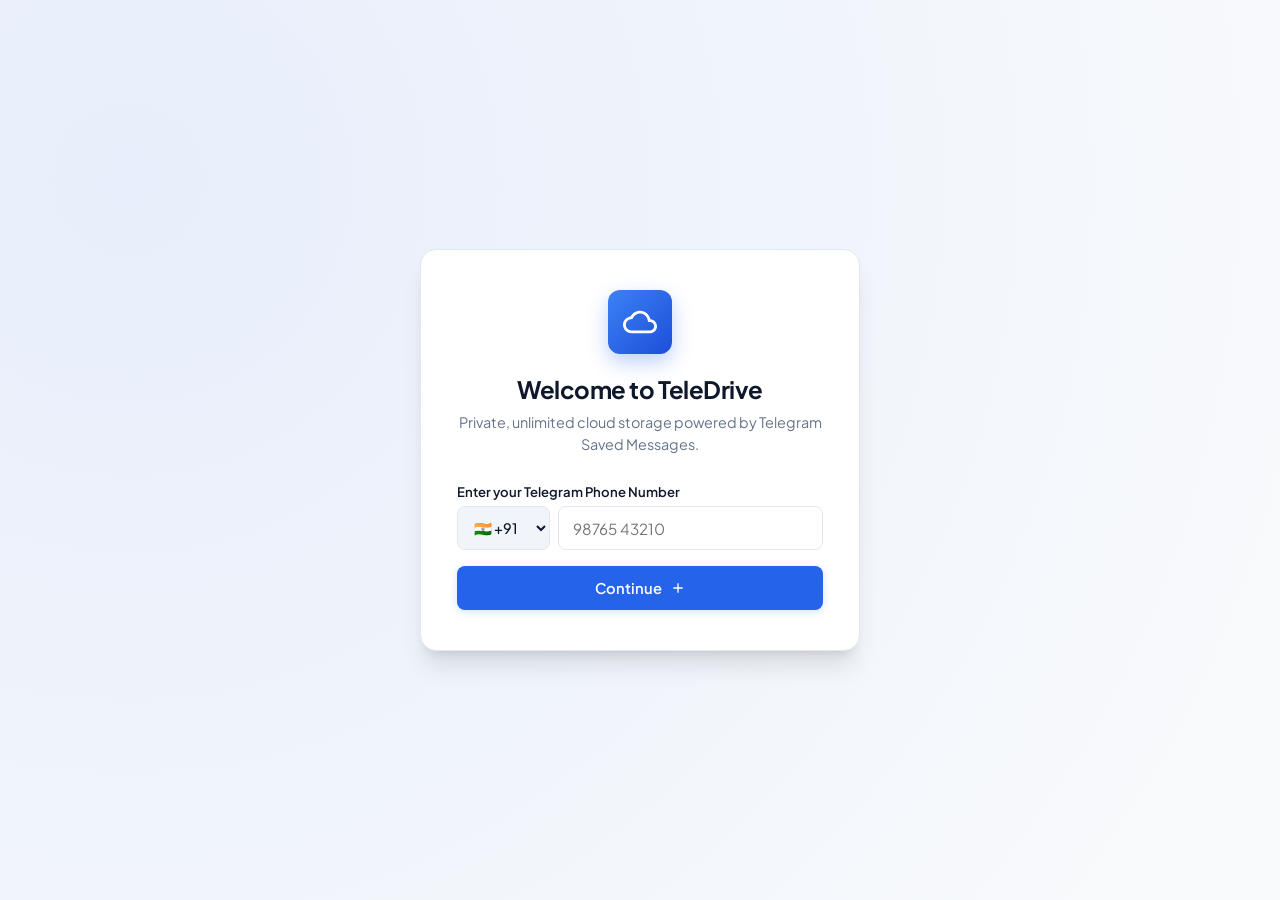
==== src/main/resources/templates/index.html @ 62085754 "feat: implement initial project structure and Telegram-based cloud drive functionality" ====
<!DOCTYPE html>
<html lang="en">
<head>
    <meta charset="UTF-8">
    <meta name="viewport" content="width=device-width, initial-scale=1.0">
    <title>TeleDrive — Telegram Cloud Storage</title>
    <meta name="description" content="A private cloud drive backed by your Telegram Saved Messages.">
    <link rel="preconnect" href="https://fonts.googleapis.com">
    <link rel="preconnect" href="https://fonts.gstatic.com" crossorigin>
    <link href="https://fonts.googleapis.com/css2?family=Plus+Jakarta+Sans:wght@400;500;600;700;800&family=Inter:wght@400;500;600;700&display=swap" rel="stylesheet">
    <style>
        :root {
            --bg-canvas: #f8fafc;
            --bg-surface: #ffffff;
            --bg-subtle: #f1f5f9;
            --bg-hover: #e2e8f0;
            --border-color: #e2e8f0;
            --border-focus: #3b82f6;
            --text-main: #0f172a;
            --text-muted: #64748b;
            --text-subtle: #94a3b8;
            --primary: #2563eb;
            --primary-hover: #1d4ed8;
            --primary-light: #eff6ff;
            --primary-glow: rgba(37, 99, 235, 0.18);
            --danger: #ef4444;
            --danger-bg: #fef2f2;
            --danger-hover: #dc2626;
            --success: #10b981;
            --success-bg: #ecfdf5;
            --warning: #f59e0b;
            --shadow-sm: 0 1px 2px 0 rgba(0, 0, 0, 0.05);
            --shadow-md: 0 4px 6px -1px rgba(0, 0, 0, 0.1), 0 2px 4px -2px rgba(0, 0, 0, 0.1);
            --shadow-lg: 0 10px 15px -3px rgba(0, 0, 0, 0.1), 0 4px 6px -4px rgba(0, 0, 0, 0.1);
            --shadow-xl: 0 20px 25px -5px rgba(0, 0, 0, 0.1), 0 8px 10px -6px rgba(0, 0, 0, 0.1);
            --radius-sm: 8px;
            --radius-md: 12px;
            --radius-lg: 16px;
            --radius-full: 9999px;
            --font-sans: 'Plus Jakarta Sans', 'Inter', -apple-system, BlinkMacSystemFont, "Segoe UI", Roboto, sans-serif;
        }

        * {
            box-sizing: border-box;
            margin: 0;
            padding: 0;
        }

        body {
            font-family: var(--font-sans);
            background-color: var(--bg-canvas);
            color: var(--text-main);
            min-height: 100vh;
            display: flex;
            flex-direction: column;
            overflow-x: hidden;
            -webkit-font-smoothing: antialiased;
        }

        svg {
            display: inline-block;
            width: 20px;
            height: 20px;
            flex-shrink: 0;
            fill: currentColor;
        }

        .svg-sprite {
            position: absolute;
            width: 0;
            height: 0;
            overflow: hidden;
        }

        button {
            font-family: inherit;
            cursor: pointer;
            border: none;
            background: none;
            outline: none;
        }

        input, select {
            font-family: inherit;
            outline: none;
        }

        /* ----------------------------------------------------
           APP SHELL & SCREENS
        ---------------------------------------------------- */
        #app-container {
            flex: 1;
            display: flex;
            flex-direction: column;
            width: 100%;
            height: 100vh;
            overflow: hidden;
        }

        /* ----------------------------------------------------
           AUTH SCREEN
        ---------------------------------------------------- */
        .auth-wrapper {
            flex: 1;
            display: flex;
            align-items: center;
            justify-content: center;
            padding: 24px;
            background: radial-gradient(circle at 10% 20%, rgba(37, 99, 235, 0.08) 0%, rgba(248, 250, 252, 1) 90%);
            position: relative;
        }

        .auth-card {
            width: 100%;
            max-width: 440px;
            background: var(--bg-surface);
            border: 1px solid var(--border-color);
            border-radius: var(--radius-lg);
            padding: 40px 36px;
            box-shadow: var(--shadow-xl);
            display: flex;
            flex-direction: column;
            align-items: center;
            text-align: center;
            position: relative;
            z-index: 1;
            animation: fadeIn .3s cubic-bezier(0.16, 1, 0.3, 1);
        }

        .auth-logo {
            width: 64px;
            height: 64px;
            border-radius: var(--radius-md);
            background: linear-gradient(135deg, #3b82f6 0%, #1d4ed8 100%);
            color: #ffffff;
            display: grid;
            place-items: center;
            margin-bottom: 20px;
            box-shadow: 0 8px 20px rgba(37, 99, 235, 0.3);
        }

        .auth-logo svg {
            width: 34px;
            height: 34px;
        }

        .auth-title {
            font-size: 1.5rem;
            font-weight: 700;
            color: var(--text-main);
            margin-bottom: 8px;
            letter-spacing: -0.02em;
        }

        .auth-subtitle {
            font-size: 0.9rem;
            color: var(--text-muted);
            margin-bottom: 28px;
            line-height: 1.5;
        }

        .auth-form {
            width: 100%;
            display: flex;
            flex-direction: column;
            gap: 16px;
            text-align: left;
        }

        .form-group {
            display: flex;
            flex-direction: column;
            gap: 6px;
        }

        .form-label {
            font-size: 0.82rem;
            font-weight: 600;
            color: var(--text-main);
        }

        .phone-group {
            display: flex;
            gap: 8px;
        }

        .country-select {
            padding: 10px 12px;
            border: 1px solid var(--border-color);
            border-radius: var(--radius-sm);
            background: var(--bg-subtle);
            color: var(--text-main);
            font-size: 0.9rem;
            font-weight: 500;
            cursor: pointer;
            transition: border-color .15s;
        }

        .phone-input-wrap {
            flex: 1;
            position: relative;
            display: flex;
            align-items: center;
        }

        .phone-input {
            width: 100%;
            height: 44px;
            padding: 0 14px;
            border: 1px solid var(--border-color);
            border-radius: var(--radius-sm);
            background: var(--bg-surface);
            font-size: 0.95rem;
            color: var(--text-main);
            transition: all .15s;
        }

        .phone-input:focus, .country-select:focus {
            border-color: var(--border-focus);
            box-shadow: 0 0 0 3px var(--primary-glow);
        }

        /* OTP Boxes */
        .otp-container {
            display: flex;
            justify-content: space-between;
            gap: 8px;
            margin: 8px 0;
        }

        .otp-box {
            width: 52px;
            height: 56px;
            border: 1.5px solid var(--border-color);
            border-radius: var(--radius-sm);
            text-align: center;
            font-size: 1.4rem;
            font-weight: 700;
            color: var(--text-main);
            background: var(--bg-surface);
            transition: all .15s;
        }

        .otp-box:focus {
            border-color: var(--border-focus);
            box-shadow: 0 0 0 3px var(--primary-glow);
            background: #ffffff;
        }

        .btn-primary {
            height: 44px;
            border-radius: var(--radius-sm);
            background: var(--primary);
            color: #ffffff;
            font-size: 0.92rem;
            font-weight: 600;
            display: flex;
            align-items: center;
            justify-content: center;
            gap: 8px;
            transition: all .15s;
            box-shadow: 0 2px 8px var(--primary-glow);
        }

        .btn-primary:hover {
            background: var(--primary-hover);
            transform: translateY(-1px);
        }

        .btn-primary:disabled {
            opacity: 0.6;
            cursor: not-allowed;
            transform: none;
        }

        .btn-secondary {
            height: 42px;
            border-radius: var(--radius-sm);
            background: var(--bg-surface);
            border: 1px solid var(--border-color);
            color: var(--text-main);
            font-size: 0.9rem;
            font-weight: 600;
            display: flex;
            align-items: center;
            justify-content: center;
            gap: 8px;
            transition: all .15s;
        }

        .btn-secondary:hover {
            background: var(--bg-subtle);
            border-color: #cbd5e1;
        }

        .auth-back-link {
            font-size: 0.85rem;
            color: var(--primary);
            font-weight: 600;
            display: inline-flex;
            align-items: center;
            gap: 6px;
            cursor: pointer;
            margin-bottom: 12px;
        }

        .auth-back-link:hover {
            text-decoration: underline;
        }

        .delivery-hint {
            padding: 10px 12px;
            border-radius: var(--radius-sm);
            background: var(--primary-light);
            color: var(--primary-hover);
            font-size: 0.82rem;
            line-height: 1.45;
            display: flex;
            align-items: flex-start;
            gap: 8px;
        }

        .resend-row {
            display: flex;
            align-items: center;
            justify-content: space-between;
            font-size: 0.82rem;
            color: var(--text-muted);
            margin-top: 4px;
        }

        .resend-btn {
            color: var(--primary);
            font-weight: 600;
            cursor: pointer;
        }

        .resend-btn:disabled {
            color: var(--text-subtle);
            cursor: not-allowed;
        }

        /* ----------------------------------------------------
           GOOGLE DRIVE INTERFACE
        ---------------------------------------------------- */
        .drive-container {
            display: flex;
            flex-direction: column;
            height: 100vh;
            background: var(--bg-canvas);
            position: relative;
        }

        /* Topbar */
        .topbar {
            height: 64px;
            background: var(--bg-surface);
            border-bottom: 1px solid var(--border-color);
            display: flex;
            align-items: center;
            justify-content: space-between;
            padding: 0 20px;
            z-index: 20;
            gap: 16px;
        }

        .topbar-left {
            display: flex;
            align-items: center;
            gap: 12px;
            min-width: 240px;
        }

        .drive-logo {
            display: flex;
            align-items: center;
            gap: 10px;
            text-decoration: none;
            color: var(--text-main);
            font-weight: 700;
            font-size: 1.25rem;
            letter-spacing: -0.02em;
        }

        .drive-logo-icon {
            width: 36px;
            height: 36px;
            border-radius: 10px;
            background: linear-gradient(135deg, #2563eb 0%, #1d4ed8 100%);
            color: #ffffff;
            display: grid;
            place-items: center;
            box-shadow: 0 4px 10px rgba(37, 99, 235, 0.25);
        }

        .topbar-center {
            flex: 1;
            max-width: 680px;
            position: relative;
        }

        .search-bar {
            height: 44px;
            background: var(--bg-subtle);
            border-radius: var(--radius-full);
            display: flex;
            align-items: center;
            padding: 0 16px;
            gap: 12px;
            color: var(--text-muted);
            border: 1px solid transparent;
            transition: all .2s;
        }

        .search-bar:focus-within {
            background: var(--bg-surface);
            border-color: var(--primary);
            box-shadow: 0 0 0 3px var(--primary-glow);
            color: var(--text-main);
        }

        .search-input {
            flex: 1;
            background: transparent;
            border: none;
            font-size: 0.95rem;
            color: var(--text-main);
        }

        .search-input::placeholder {
            color: var(--text-subtle);
        }

        .clear-search-btn {
            color: var(--text-subtle);
            display: none;
            padding: 4px;
            border-radius: 50%;
        }

        .clear-search-btn:hover {
            color: var(--text-main);
            background: var(--bg-hover);
        }

        .search-results-dropdown {
            position: absolute;
            top: 50px;
            left: 0;
            right: 0;
            background: var(--bg-surface);
            border: 1px solid var(--border-color);
            border-radius: var(--radius-md);
            box-shadow: var(--shadow-xl);
            max-height: 360px;
            overflow-y: auto;
            z-index: 50;
            display: none;
            flex-direction: column;
            padding: 6px;
        }

        .search-item {
            display: flex;
            align-items: center;
            gap: 12px;
            padding: 10px 14px;
            border-radius: var(--radius-sm);
            cursor: pointer;
            transition: background .15s;
        }

        .search-item:hover {
            background: var(--bg-subtle);
        }

        .topbar-right {
            display: flex;
            align-items: center;
            gap: 10px;
        }

        .icon-btn {
            width: 40px;
            height: 40px;
            border-radius: 50%;
            display: grid;
            place-items: center;
            color: var(--text-muted);
            transition: all .15s;
        }

        .icon-btn:hover {
            background: var(--bg-subtle);
            color: var(--text-main);
        }

        .user-menu-wrap {
            position: relative;
        }

        .user-avatar-btn {
            width: 38px;
            height: 38px;
            border-radius: 50%;
            background: linear-gradient(135deg, #0284c7 0%, #0369a1 100%);
            color: #ffffff;
            font-weight: 700;
            font-size: 0.85rem;
            display: grid;
            place-items: center;
            cursor: pointer;
            box-shadow: 0 2px 6px rgba(0, 0, 0, 0.15);
            border: 2px solid #ffffff;
        }

        .user-dropdown {
            position: absolute;
            top: 48px;
            right: 0;
            width: 260px;
            background: var(--bg-surface);
            border: 1px solid var(--border-color);
            border-radius: var(--radius-md);
            box-shadow: var(--shadow-xl);
            padding: 16px;
            z-index: 60;
            display: none;
            flex-direction: column;
            gap: 12px;
            animation: fadeIn .15s ease;
        }

        .user-info {
            display: flex;
            align-items: center;
            gap: 12px;
            padding-bottom: 12px;
            border-bottom: 1px solid var(--border-color);
        }

        .user-info-text {
            display: flex;
            flex-direction: column;
            overflow: hidden;
        }

        .user-name {
            font-weight: 700;
            font-size: 0.95rem;
            color: var(--text-main);
            white-space: nowrap;
            overflow: hidden;
            text-overflow: ellipsis;
        }

        .user-phone {
            font-size: 0.8rem;
            color: var(--text-muted);
        }

        .logout-btn {
            display: flex;
            align-items: center;
            justify-content: center;
            gap: 8px;
            height: 38px;
            border-radius: var(--radius-sm);
            background: var(--danger-bg);
            color: var(--danger);
            font-weight: 600;
            font-size: 0.85rem;
            transition: all .15s;
        }

        .logout-btn:hover {
            background: #fee2e2;
            color: var(--danger-hover);
        }

        /* Layout Body */
        .drive-body {
            flex: 1;
            display: flex;
            overflow: hidden;
        }

        /* Sidebar */
        .sidebar {
            width: 256px;
            background: var(--bg-surface);
            border-right: 1px solid var(--border-color);
            display: flex;
            flex-direction: column;
            padding: 18px 14px;
            gap: 20px;
            flex-shrink: 0;
        }

        .new-btn-wrap {
            position: relative;
        }

        .new-btn {
            height: 52px;
            padding: 0 22px;
            border-radius: var(--radius-full);
            background: var(--bg-surface);
            border: 1px solid var(--border-color);
            box-shadow: var(--shadow-md);
            color: var(--text-main);
            font-size: 0.95rem;
            font-weight: 700;
            display: inline-flex;
            align-items: center;
            gap: 12px;
            transition: all .2s;
            cursor: pointer;
            width: 150px;
        }

        .new-btn:hover {
            box-shadow: var(--shadow-lg);
            background: var(--bg-subtle);
            border-color: #cbd5e1;
        }

        .new-btn svg {
            color: var(--primary);
            width: 22px;
            height: 22px;
        }

        .new-menu-dropdown {
            position: absolute;
            top: 58px;
            left: 0;
            width: 220px;
            background: var(--bg-surface);
            border: 1px solid var(--border-color);
            border-radius: var(--radius-md);
            box-shadow: var(--shadow-xl);
            padding: 8px 6px;
            z-index: 50;
            display: none;
            flex-direction: column;
            gap: 4px;
            animation: fadeIn .15s ease;
        }

        .new-menu-item {
            display: flex;
            align-items: center;
            gap: 12px;
            padding: 10px 14px;
            border-radius: var(--radius-sm);
            color: var(--text-main);
            font-size: 0.88rem;
            font-weight: 600;
            cursor: pointer;
            transition: background .15s;
        }

        .new-menu-item:hover {
            background: var(--bg-subtle);
        }

        .new-menu-item svg {
            color: var(--text-muted);
        }

        .sidebar-nav {
            display: flex;
            flex-direction: column;
            gap: 4px;
        }

        .nav-item {
            display: flex;
            align-items: center;
            gap: 14px;
            padding: 10px 16px;
            border-radius: var(--radius-full);
            color: var(--text-muted);
            font-size: 0.9rem;
            font-weight: 600;
            cursor: pointer;
            transition: all .15s;
        }

        .nav-item:hover {
            background: var(--bg-subtle);
            color: var(--text-main);
        }

        .nav-item.active {
            background: var(--primary-light);
            color: var(--primary);
        }

        .nav-item svg {
            width: 20px;
            height: 20px;
        }

        .sidebar-storage {
            margin-top: auto;
            background: var(--bg-subtle);
            border-radius: var(--radius-md);
            padding: 14px;
            display: flex;
            flex-direction: column;
            gap: 8px;
            border: 1px solid var(--border-color);
        }

        .storage-header {
            display: flex;
            align-items: center;
            justify-content: space-between;
            font-size: 0.82rem;
            font-weight: 700;
            color: var(--text-main);
        }

        .storage-bar-track {
            height: 6px;
            background: #cbd5e1;
            border-radius: var(--radius-full);
            overflow: hidden;
        }

        .storage-bar-fill {
            height: 100%;
            background: var(--primary);
            border-radius: var(--radius-full);
            width: 15%;
            transition: width .3s ease;
        }

        .storage-caption {
            font-size: 0.78rem;
            color: var(--text-muted);
        }

        /* Main Drive View */
        .main-view {
            flex: 1;
            display: flex;
            flex-direction: column;
            background: var(--bg-canvas);
            overflow-y: auto;
            position: relative;
        }

        .main-header {
            padding: 20px 28px 12px;
            display: flex;
            align-items: center;
            justify-content: space-between;
            gap: 16px;
            flex-wrap: wrap;
        }

        .breadcrumbs {
            display: flex;
            align-items: center;
            gap: 8px;
            font-size: 1.25rem;
            font-weight: 700;
            color: var(--text-main);
        }

        .breadcrumb-node {
            cursor: pointer;
            display: inline-flex;
            align-items: center;
            border-radius: var(--radius-sm);
            padding: 2px 6px;
            transition: background .15s;
        }

        .breadcrumb-node:hover {
            background: var(--bg-hover);
        }

        .breadcrumb-separator {
            color: var(--text-subtle);
            font-size: 1rem;
        }

        .view-controls {
            display: flex;
            align-items: center;
            gap: 6px;
            background: var(--bg-surface);
            border: 1px solid var(--border-color);
            border-radius: var(--radius-md);
            padding: 4px;
        }

        .view-btn {
            width: 34px;
            height: 34px;
            border-radius: var(--radius-sm);
            display: grid;
            place-items: center;
            color: var(--text-muted);
            transition: all .15s;
        }

        .view-btn:hover {
            color: var(--text-main);
        }

        .view-btn.active {
            background: var(--bg-subtle);
            color: var(--primary);
        }

        /* Dropzone & Content */
        .content-area {
            flex: 1;
            padding: 10px 28px 40px;
            display: flex;
            flex-direction: column;
            gap: 28px;
            position: relative;
        }

        .section-title {
            font-size: 0.85rem;
            font-weight: 700;
            text-transform: uppercase;
            letter-spacing: 0.05em;
            color: var(--text-muted);
            margin-bottom: 12px;
        }

        /* Grid View */
        .folders-grid {
            display: grid;
            grid-template-columns: repeat(auto-fill, minmax(220px, 1fr));
            gap: 14px;
        }

        .folder-card {
            background: var(--bg-surface);
            border: 1px solid var(--border-color);
            border-radius: var(--radius-md);
            padding: 14px 16px;
            display: flex;
            align-items: center;
            justify-content: space-between;
            gap: 12px;
            cursor: pointer;
            transition: all .2s cubic-bezier(0.16, 1, 0.3, 1);
            user-select: none;
        }

        .folder-card:hover {
            border-color: #cbd5e1;
            box-shadow: var(--shadow-sm);
            transform: translateY(-1px);
        }

        .folder-card.selected {
            background: var(--primary-light);
            border-color: var(--primary);
        }

        .folder-info {
            display: flex;
            align-items: center;
            gap: 12px;
            overflow: hidden;
        }

        .folder-icon {
            color: #3b82f6;
            width: 24px;
            height: 24px;
        }

        .folder-name {
            font-size: 0.92rem;
            font-weight: 600;
            color: var(--text-main);
            white-space: nowrap;
            overflow: hidden;
            text-overflow: ellipsis;
        }

        .files-grid {
            display: grid;
            grid-template-columns: repeat(auto-fill, minmax(200px, 1fr));
            gap: 16px;
        }

        .file-card {
            background: var(--bg-surface);
            border: 1px solid var(--border-color);
            border-radius: var(--radius-md);
            overflow: hidden;
            display: flex;
            flex-direction: column;
            cursor: pointer;
            transition: all .2s cubic-bezier(0.16, 1, 0.3, 1);
            user-select: none;
            position: relative;
        }

        .file-card:hover {
            border-color: #cbd5e1;
            box-shadow: var(--shadow-md);
            transform: translateY(-2px);
        }

        .file-card.selected {
            background: var(--primary-light);
            border-color: var(--primary);
        }

        .file-preview {
            height: 120px;
            background: var(--bg-subtle);
            display: grid;
            place-items: center;
            color: var(--text-muted);
            border-bottom: 1px solid var(--border-color);
        }

        .file-preview svg {
            width: 44px;
            height: 44px;
        }

        .file-details {
            padding: 12px 14px;
            display: flex;
            flex-direction: column;
            gap: 4px;
        }

        .file-header-row {
            display: flex;
            align-items: center;
            justify-content: space-between;
            gap: 8px;
        }

        .file-name {
            font-size: 0.88rem;
            font-weight: 600;
            color: var(--text-main);
            white-space: nowrap;
            overflow: hidden;
            text-overflow: ellipsis;
        }

        .file-meta {
            font-size: 0.76rem;
            color: var(--text-muted);
            display: flex;
            align-items: center;
            gap: 6px;
        }

        .item-menu-btn {
            width: 28px;
            height: 28px;
            border-radius: 50%;
            display: grid;
            place-items: center;
            color: var(--text-subtle);
            transition: all .15s;
        }

        .item-menu-btn:hover {
            background: var(--bg-hover);
            color: var(--text-main);
        }

        /* List View */
        .items-table {
            width: 100%;
            border-collapse: collapse;
            background: var(--bg-surface);
            border: 1px solid var(--border-color);
            border-radius: var(--radius-md);
            overflow: hidden;
            font-size: 0.88rem;
        }

        .items-table th {
            text-align: left;
            padding: 12px 16px;
            background: var(--bg-subtle);
            color: var(--text-muted);
            font-weight: 600;
            border-bottom: 1px solid var(--border-color);
        }

        .items-table td {
            padding: 12px 16px;
            border-bottom: 1px solid var(--border-color);
            color: var(--text-main);
        }

        .items-table tr {
            cursor: pointer;
            transition: background .1s;
        }

        .items-table tr:hover {
            background: var(--bg-subtle);
        }

        .items-table tr.selected {
            background: var(--primary-light);
        }

        .table-name-cell {
            display: flex;
            align-items: center;
            gap: 12px;
            font-weight: 600;
        }

        /* Empty State */
        .empty-state {
            flex: 1;
            display: flex;
            flex-direction: column;
            align-items: center;
            justify-content: center;
            padding: 60px 20px;
            text-align: center;
            gap: 16px;
        }

        .empty-icon {
            width: 80px;
            height: 80px;
            border-radius: 50%;
            background: var(--primary-light);
            color: var(--primary);
            display: grid;
            place-items: center;
        }

        .empty-icon svg {
            width: 40px;
            height: 40px;
        }

        .empty-title {
            font-size: 1.25rem;
            font-weight: 700;
            color: var(--text-main);
        }

        .empty-subtitle {
            font-size: 0.9rem;
            color: var(--text-muted);
            max-width: 360px;
            line-height: 1.5;
        }

        .empty-actions {
            display: flex;
            gap: 12px;
            margin-top: 8px;
        }

        /* Context Menu & Modals */
        .context-menu {
            position: fixed;
            background: var(--bg-surface);
            border: 1px solid var(--border-color);
            border-radius: var(--radius-md);
            box-shadow: var(--shadow-xl);
            padding: 6px;
            z-index: 100;
            display: none;
            flex-direction: column;
            min-width: 180px;
            gap: 2px;
            animation: fadeIn .1s ease;
        }

        .context-menu-item {
            display: flex;
            align-items: center;
            gap: 10px;
            padding: 8px 12px;
            border-radius: var(--radius-sm);
            font-size: 0.85rem;
            font-weight: 600;
            color: var(--text-main);
            cursor: pointer;
            transition: background .15s;
        }

        .context-menu-item:hover {
            background: var(--bg-subtle);
        }

        .context-menu-item.danger {
            color: var(--danger);
        }

        .context-menu-item.danger:hover {
            background: var(--danger-bg);
        }

        /* Modal */
        .modal-backdrop {
            position: fixed;
            inset: 0;
            background: rgba(15, 23, 42, 0.5);
            backdrop-filter: blur(4px);
            display: none;
            place-items: center;
            z-index: 150;
            padding: 20px;
            animation: fadeIn .2s ease;
        }

        .modal-card {
            width: 100%;
            max-width: 440px;
            background: var(--bg-surface);
            border-radius: var(--radius-lg);
            box-shadow: var(--shadow-xl);
            padding: 28px;
            display: flex;
            flex-direction: column;
            gap: 18px;
            animation: scaleIn .2s cubic-bezier(0.16, 1, 0.3, 1);
        }

        .modal-header {
            display: flex;
            align-items: center;
            justify-content: space-between;
        }

        .modal-title {
            font-size: 1.2rem;
            font-weight: 700;
            color: var(--text-main);
        }

        .modal-close-btn {
            width: 32px;
            height: 32px;
            border-radius: 50%;
            display: grid;
            place-items: center;
            color: var(--text-muted);
            transition: all .15s;
        }

        .modal-close-btn:hover {
            background: var(--bg-subtle);
            color: var(--text-main);
        }

        .modal-input {
            width: 100%;
            height: 44px;
            padding: 0 14px;
            border: 1px solid var(--border-color);
            border-radius: var(--radius-sm);
            font-size: 0.95rem;
            color: var(--text-main);
            transition: all .15s;
        }

        .modal-input:focus {
            border-color: var(--border-focus);
            box-shadow: 0 0 0 3px var(--primary-glow);
        }

        .modal-actions {
            display: flex;
            justify-content: flex-end;
            gap: 10px;
            margin-top: 6px;
        }

        /* Folder Tree Picker */
        .folder-tree {
            border: 1px solid var(--border-color);
            border-radius: var(--radius-sm);
            background: var(--bg-subtle);
            max-height: 240px;
            overflow-y: auto;
            padding: 4px 0;
        }

        .tree-row {
            display: flex;
            align-items: center;
            gap: 6px;
            padding: 7px 10px;
            cursor: pointer;
            border-radius: 6px;
            margin: 1px 4px;
            font-size: 0.9rem;
            color: var(--text-main);
            transition: background .1s;
            user-select: none;
        }

        .tree-row:hover { background: var(--bg-hover); }

        .tree-row.selected {
            background: var(--primary-glow);
            color: var(--primary);
            font-weight: 600;
        }

        .tree-chevron {
            width: 18px;
            height: 18px;
            flex-shrink: 0;
            display: grid;
            place-items: center;
            border-radius: 4px;
            transition: transform .15s;
            color: var(--text-muted);
        }

        .tree-chevron.open { transform: rotate(90deg); }

        .tree-chevron svg { width: 12px; height: 12px; }

        .tree-chevron.leaf { visibility: hidden; pointer-events: none; }

        .tree-children { display: none; }
        .tree-children.open { display: block; }

        /* Loading Progress Modal */
        .loader-modal-card {
            width: 100%;
            max-width: 440px;
            background: var(--bg-surface);
            border: 1px solid var(--border-color);
            border-radius: var(--radius-lg);
            box-shadow: 0 25px 50px -12px rgba(0, 0, 0, 0.35), 0 0 30px var(--primary-glow);
            padding: 32px 28px;
            display: flex;
            flex-direction: column;
            align-items: center;
            text-align: center;
            gap: 14px;
            animation: scaleIn .25s cubic-bezier(0.16, 1, 0.3, 1);
        }

        .loader-icon-container {
            position: relative;
            width: 68px;
            height: 68px;
            display: grid;
            place-items: center;
            margin-bottom: 2px;
        }

        .loader-icon-pulse {
            position: absolute;
            inset: 0;
            border-radius: 50%;
            background: var(--primary-glow);
            animation: pulseRing 2s cubic-bezier(0.215, 0.61, 0.355, 1) infinite;
        }

        .loader-icon {
            width: 38px;
            height: 38px;
            color: var(--primary);
            z-index: 2;
            animation: floatSlow 3s ease-in-out infinite;
        }

        @keyframes pulseRing {
            0% { transform: scale(0.85); opacity: 0.8; }
            50% { transform: scale(1.25); opacity: 0.2; }
            100% { transform: scale(0.85); opacity: 0.8; }
        }

        @keyframes floatSlow {
            0%, 100% { transform: translateY(0); }
            50% { transform: translateY(-4px); }
        }

        .loader-modal-title {
            font-size: 1.25rem;
            font-weight: 700;
            color: var(--text-main);
            margin: 0;
        }

        .loader-modal-subtitle {
            font-size: 0.88rem;
            color: var(--text-muted);
            margin: 0 0 6px 0;
        }

        .loader-metrics {
            width: 100%;
            display: flex;
            align-items: center;
            justify-content: space-between;
            font-size: 0.86rem;
            font-weight: 600;
            color: var(--text-main);
            padding: 0 2px;
        }

        .loader-count-label {
            display: flex;
            align-items: center;
            gap: 6px;
            color: var(--text-main);
        }

        .loader-percent-badge {
            background: var(--primary-glow);
            color: var(--primary);
            padding: 2px 10px;
            border-radius: var(--radius-full);
            font-weight: 700;
            font-size: 0.85rem;
            border: 1px solid rgba(37, 99, 235, 0.2);
        }

        .loader-progress-track {
            width: 100%;
            height: 10px;
            background: var(--bg-subtle);
            border: 1px solid var(--border-color);
            border-radius: var(--radius-full);
            overflow: hidden;
            position: relative;
        }

        .loader-progress-bar {
            height: 100%;
            background: linear-gradient(90deg, #2563eb, #38bdf8);
            border-radius: var(--radius-full);
            box-shadow: 0 0 10px var(--primary-glow);
            transition: width 0.3s cubic-bezier(0.4, 0, 0.2, 1);
        }

        .loader-modal-footer {
            margin-top: 2px;
        }

        .loader-detail-text {
            font-size: 0.78rem;
            color: var(--text-muted);
        }

        /* Upload Progress Drawer */
        .upload-drawer {
            position: fixed;
            bottom: 24px;
            right: 24px;
            width: 340px;
            background: var(--bg-surface);
            border: 1px solid var(--border-color);
            border-radius: var(--radius-md);
            box-shadow: var(--shadow-xl);
            padding: 16px 18px;
            display: none;
            flex-direction: column;
            gap: 10px;
            z-index: 120;
            animation: slideUp .25s cubic-bezier(0.16, 1, 0.3, 1);
        }

        .upload-drawer-header {
            display: flex;
            align-items: center;
            justify-content: space-between;
            font-size: 0.88rem;
            font-weight: 700;
            color: var(--text-main);
        }

        .upload-progress-bar {
            height: 6px;
            background: var(--bg-subtle);
            border-radius: var(--radius-full);
            overflow: hidden;
        }

        .upload-progress-fill {
            height: 100%;
            background: var(--primary);
            width: 0%;
            transition: width .2s ease;
        }

        .upload-drawer-status {
            font-size: 0.8rem;
            color: var(--text-muted);
            display: flex;
            justify-content: space-between;
        }

        /* Drag Overlay */
        .drag-overlay {
            position: absolute;
            inset: 0;
            background: rgba(37, 99, 235, 0.08);
            border: 2px dashed var(--primary);
            border-radius: var(--radius-md);
            margin: 16px 28px;
            display: none;
            place-items: center;
            z-index: 80;
            backdrop-filter: blur(2px);
            pointer-events: none;
        }

        .drag-overlay-box {
            background: var(--bg-surface);
            padding: 24px 36px;
            border-radius: var(--radius-lg);
            box-shadow: var(--shadow-lg);
            display: flex;
            flex-direction: column;
            align-items: center;
            gap: 12px;
            color: var(--primary);
            font-weight: 700;
        }

        .drag-overlay-box svg {
            width: 48px;
            height: 48px;
        }

        /* Toast notifications */
        .toast-container {
            position: fixed;
            bottom: 24px;
            left: 24px;
            display: flex;
            flex-direction: column;
            gap: 8px;
            z-index: 200;
        }

        .toast {
            background: #1e293b;
            color: #ffffff;
            padding: 12px 18px;
            border-radius: var(--radius-sm);
            box-shadow: var(--shadow-lg);
            font-size: 0.88rem;
            font-weight: 500;
            display: flex;
            align-items: center;
            gap: 10px;
            animation: slideIn .2s ease;
        }

        .toast.error {
            background: #b91c1c;
        }

        .toast.success {
            background: #047857;
        }

        @keyframes fadeIn {
            from { opacity: 0; }
            to { opacity: 1; }
        }

        @keyframes scaleIn {
            from { opacity: 0; transform: scale(0.95); }
            to { opacity: 1; transform: scale(1); }
        }

        @keyframes slideUp {
            from { opacity: 0; transform: translateY(20px); }
            to { opacity: 1; transform: translateY(0); }
        }

        @keyframes slideIn {
            from { opacity: 0; transform: translateX(-20px); }
            to { opacity: 1; transform: translateX(0); }
        }

        .spinner {
            width: 18px;
            height: 18px;
            border: 2px solid rgba(255, 255, 255, 0.3);
            border-top-color: #ffffff;
            border-radius: 50%;
            animation: spin 0.6s linear infinite;
        }

        .spinner.dark {
            border-color: #cbd5e1;
            border-top-color: var(--primary);
        }

        @keyframes spin {
            to { transform: rotate(360deg); }
        }
    </style>
</head>
<body>

    <!-- SVG Icon Definitions -->
    <svg class="svg-sprite" aria-hidden="true">
        <symbol id="icon-drive" viewBox="0 0 24 24"><path d="M19.35 10.04C18.67 6.59 15.64 4 12 4 9.11 4 6.6 5.64 5.35 8.04 2.34 8.36 0 10.91 0 14c0 3.31 2.69 6 6 6h13c2.76 0 5-2.24 5-5 0-2.64-2.05-4.78-4.65-4.96zM19 18H6c-2.21 0-4-1.79-4-4 0-2.05 1.53-3.76 3.56-3.97l1.07-.11.5-.95C8.08 7.14 9.94 6 12 6c2.62 0 4.88 1.86 5.39 4.43l.3 1.5 1.53.11c1.56.1 2.78 1.41 2.78 2.96 0 1.65-1.35 3-3 3z"/></symbol>
        <symbol id="icon-folder" viewBox="0 0 24 24"><path d="M10 4H4c-1.1 0-1.99.9-1.99 2L2 18c0 1.1.9 2 2 2h16c1.1 0 2-.9 2-2V8c0-1.1-.9-2-2-2h-8l-2-2z"/></symbol>
        <symbol id="icon-file" viewBox="0 0 24 24"><path d="M14 2H6c-1.1 0-1.99.9-1.99 2L4 20c0 1.1.89 2 1.99 2H18c1.1 0 2-.9 2-2V8l-6-6zm2 16H8v-2h8v2zm0-4H8v-2h8v2zm-3-5V3.5L18.5 9H13z"/></symbol>
        <symbol id="icon-image" viewBox="0 0 24 24"><path d="M21 19V5c0-1.1-.9-2-2-2H5c-1.1 0-2 .9-2 2v14c0 1.1.9 2 2 2h14c1.1 0 2-.9 2-2zM8.5 13.5l2.5 3.01L14.5 12l4.5 6H5l3.5-4.5z"/></symbol>
        <symbol id="icon-pdf" viewBox="0 0 24 24"><path d="M20 2H8c-1.1 0-2 .9-2 2v12c0 1.1.9 2 2 2h12c1.1 0 2-.9 2-2V4c0-1.1-.9-2-2-2zm-8.5 7.5c0 .83-.67 1.5-1.5 1.5H9v2H7.5V7H10c.83 0 1.5.67 1.5 1.5v1zm5 2c0 .83-.67 1.5-1.5 1.5h-2.5V7H15c.83 0 1.5.67 1.5 1.5v3zm4-3H19v1h1.5V11H19v2h-1.5V7h3v1.5zM9 9.5h1v-1H9v1zM4 6H2v14c0 1.1.9 2 2 2h14v-2H4V6zm10 5.5h1v-3h-1v3z"/></symbol>
        <symbol id="icon-video" viewBox="0 0 24 24"><path d="M17 10.5V7c0-.55-.45-1-1-1H4c-.55 0-1 .45-1 1v10c0 .55.45 1 1 1h12c.55 0 1-.45 1-1v-3.5l4 4v-11l-4 4z"/></symbol>
        <symbol id="icon-audio" viewBox="0 0 24 24"><path d="M12 3v9.28c-.47-.17-.97-.28-1.5-.28C8.01 12 6 14.01 6 16.5S8.01 21 10.5 21c2.31 0 4.2-1.75 4.45-4H15V6h4V3h-7z"/></symbol>
        <symbol id="icon-archive" viewBox="0 0 24 24"><path d="M20 6h-4V4c0-1.11-.89-2-2-2h-4c-1.11 0-2 .89-2 2v2H4c-1.11 0-1.99.89-1.99 2L2 19c0 1.11.89 2 2 2h16c1.11 0 2-.89 2-2V8c0-1.11-.89-2-2-2zm-6 0h-4V4h4v2z"/></symbol>
        <symbol id="icon-plus" viewBox="0 0 24 24"><path d="M19 13h-6v6h-2v-6H5v-2h6V5h2v6h6v2z"/></symbol>
        <symbol id="icon-search" viewBox="0 0 24 24"><path d="M15.5 14h-.79l-.28-.27C15.41 12.59 16 11.11 16 9.5 16 5.91 13.09 3 9.5 3S3 5.91 3 9.5 5.91 16 9.5 16c1.61 0 3.09-.59 4.23-1.57l.27.28v.79l5 4.99L20.49 19l-4.99-5zm-6 0C7.01 14 5 11.99 5 9.5S7.01 5 9.5 5 14 7.01 14 9.5 11.99 14 9.5 14z"/></symbol>
        <symbol id="icon-upload" viewBox="0 0 24 24"><path d="M9 16h6v-6h4l-7-7-7 7h4zm-4 2h14v2H5z"/></symbol>
        <symbol id="icon-folder-upload" viewBox="0 0 24 24"><path d="M20 6h-8l-2-2H4c-1.1 0-1.99.9-1.99 2L2 18c0 1.1.9 2 2 2h16c1.1 0 2-.9 2-2V8c0-1.1-.9-2-2-2zm-6 8v3h-4v-3H7l5-5 5 5h-3z"/></symbol>
        <symbol id="icon-download" viewBox="0 0 24 24"><path d="M19 9h-4V3H9v6H5l7 7 7-7zM5 18v2h14v-2H5z"/></symbol>
        <symbol id="icon-trash" viewBox="0 0 24 24"><path d="M6 19c0 1.1.9 2 2 2h8c1.1 0 2-.9 2-2V7H6v12zM19 4h-3.5l-1-1h-5l-1 1H5v2h14V4z"/></symbol>
        <symbol id="icon-edit" viewBox="0 0 24 24"><path d="M3 17.25V21h3.75L17.81 9.94l-3.75-3.75L3 17.25zM20.71 7.04c.39-.39.39-1.02 0-1.41l-2.34-2.34c-.39-.39-1.02-.39-1.41 0l-1.83 1.83 3.75 3.75 1.83-1.83z"/></symbol>
        <symbol id="icon-move" viewBox="0 0 24 24"><path d="M10 9h4V6h3l-5-5-5 5h3v3zm-1 1H6V7l-5 5 5 5v-3h3v-4zm14 2l-5-5v3h-3v4h3v3l5-5zm-9 3h-4v3H7l5 5 5-5h-3v-3z"/></symbol>
        <symbol id="icon-copy" viewBox="0 0 24 24"><path d="M16 1H4c-1.1 0-2 .9-2 2v14h2V3h12V1zm3 4H8c-1.1 0-2 .9-2 2v14c0 1.1.9 2 2 2h11c1.1 0 2-.9 2-2V7c0-1.1-.9-2-2-2zm0 16H8V7h11v14z"/></symbol>
        <symbol id="icon-grid" viewBox="0 0 24 24"><path d="M4 11h5V5H4v6zm0 7h5v-6H4v6zm6 0h5v-6h-5v6zm6 0h5v-6h-5v6zm-6-7h5V5h-5v6zm6-6v6h5V5h-5z"/></symbol>
        <symbol id="icon-list" viewBox="0 0 24 24"><path d="M3 13h2v-2H3v2zm0 4h2v-2H3v2zm0-8h2V7H3v2zm4 4h14v-2H7v2zm0 4h14v-2H7v2zM7 7v2h14V7H7z"/></symbol>
        <symbol id="icon-refresh" viewBox="0 0 24 24"><path d="M17.65 6.35C16.2 4.9 14.21 4 12 4c-4.42 0-7.99 3.58-7.99 8s3.57 8 7.99 8c3.73 0 6.84-2.55 7.73-6h-2.08c-.82 2.33-3.04 4-5.65 4-3.31 0-6-2.69-6-6s2.69-6 6-6c1.66 0 3.14.69 4.22 1.78L13 11h7V4l-2.35 2.35z"/></symbol>
        <symbol id="icon-more" viewBox="0 0 24 24"><path d="M12 8c1.1 0 2-.9 2-2s-.9-2-2-2-2 .9-2 2 .9 2 2 2zm0 2c-1.1 0-2 .9-2 2s.9 2 2 2 2-.9 2-2-.9-2-2-2zm0 6c-1.1 0-2 .9-2 2s.9 2 2 2 2-.9 2-2-.9-2-2-2z"/></symbol>
        <symbol id="icon-close" viewBox="0 0 24 24"><path d="M19 6.41L17.59 5 12 10.59 6.41 5 5 6.41 10.59 12 5 17.59 6.41 19 12 13.41 17.59 19 19 17.59 13.41 12z"/></symbol>
        <symbol id="icon-logout" viewBox="0 0 24 24"><path d="M17 7l-1.41 1.41L18.17 11H8v2h10.17l-2.58 2.58L17 17l5-5zM4 5h8V3H4c-1.1 0-2 .9-2 2v14c0 1.1.9 2 2 2h8v-2H4V5z"/></symbol>
    </svg>

    <div id="app-container">

        <!-- ==============================================
             AUTH VIEW
        =============================================== -->
        <section id="auth-view" class="auth-wrapper">
            <div class="auth-card">
                <div class="auth-logo">
                    <svg><use href="#icon-drive"></use></svg>
                </div>
                <h1 class="auth-title">Welcome to TeleDrive</h1>
                <p class="auth-subtitle">Private, unlimited cloud storage powered by Telegram Saved Messages.</p>

                <!-- Phone Step -->
                <form id="phone-form" class="auth-form">
                    <div class="form-group">
                        <label class="form-label" for="phone-number">Enter your Telegram Phone Number</label>
                        <div class="phone-group">
                            <select id="country-select" class="country-select">
                                <option value="+91">🇮🇳 +91</option>
                                <option value="+1">🇺🇸 +1</option>
                                <option value="+44">🇬🇧 +44</option>
                                <option value="+49">🇩🇪 +49</option>
                                <option value="+33">🇫🇷 +33</option>
                                <option value="+7">🇷🇺 +7</option>
                                <option value="+86">🇨🇳 +86</option>
                                <option value="+81">🇯🇵 +81</option>
                                <option value="+55">🇧🇷 +55</option>
                                <option value="">Other</option>
                            </select>
                            <div class="phone-input-wrap">
                                <input id="phone-number" class="phone-input" type="tel" placeholder="98765 43210" required autocomplete="tel">
                            </div>
                        </div>
                    </div>
                    <button id="send-phone-btn" class="btn-primary" type="submit">
                        <span>Continue</span>
                        <svg style="width: 16px; height: 16px;"><use href="#icon-plus"></use></svg>
                    </button>
                </form>

                <!-- OTP Step -->
                <form id="otp-form" class="auth-form" style="display: none;">
                    <button id="back-to-phone-btn" class="auth-back-link" type="button">
                        ← Change Phone Number
                    </button>
                    <div class="form-group">
                        <label class="form-label">Enter 5-digit Verification Code</label>
                        <div class="otp-container">
                            <input class="otp-box" type="text" maxlength="1" inputmode="numeric" autocomplete="off">
                            <input class="otp-box" type="text" maxlength="1" inputmode="numeric" autocomplete="off">
                            <input class="otp-box" type="text" maxlength="1" inputmode="numeric" autocomplete="off">
                            <input class="otp-box" type="text" maxlength="1" inputmode="numeric" autocomplete="off">
                            <input class="otp-box" type="text" maxlength="1" inputmode="numeric" autocomplete="off">
                        </div>
                    </div>
                    <div id="delivery-hint-box" class="delivery-hint">
                        <svg style="width: 16px; height: 16px; margin-top: 1px;"><use href="#icon-drive"></use></svg>
                        <span id="delivery-hint-text">We sent a code to the Telegram app on your other device.</span>
                    </div>
                    <div class="resend-row">
                        <span id="countdown-text">Resend code in <strong id="timer-val">60</strong>s</span>
                        <button id="resend-otp-btn" class="resend-btn" type="button" disabled>Resend Code</button>
                    </div>
                    <button id="submit-otp-btn" class="btn-primary" type="submit">
                        <span>Verify & Open Drive</span>
                    </button>
                </form>

                <!-- 2FA Password Step -->
                <form id="password-form" class="auth-form" style="display: none;">
                    <div class="form-group">
                        <label class="form-label" for="twofa-password">Two-Step Verification Password</label>
                        <input id="twofa-password" class="phone-input" type="password" placeholder="Enter your 2FA password" required>
                    </div>
                    <button id="submit-password-btn" class="btn-primary" type="submit">
                        <span>Unlock Drive</span>
                    </button>
                </form>
            </div>
        </section>

        <!-- ==============================================
             GOOGLE DRIVE MAIN VIEW
        =============================================== -->
        <section id="drive-view" class="drive-container" style="display: none;">
            <!-- Topbar -->
            <header class="topbar">
                <div class="topbar-left">
                    <a class="drive-logo" href="/" onclick="event.preventDefault(); navigateToFolder('root');">
                        <div class="drive-logo-icon">
                            <svg><use href="#icon-drive"></use></svg>
                        </div>
                        <span>TeleDrive</span>
                    </a>
                </div>

                <div class="topbar-center">
                    <div class="search-bar">
                        <svg><use href="#icon-search"></use></svg>
                        <input id="global-search-input" class="search-input" type="search" placeholder="Search in Drive" autocomplete="off">
                        <button id="clear-search-btn" class="clear-search-btn" type="button">
                            <svg><use href="#icon-close"></use></svg>
                        </button>
                    </div>
                    <div id="search-dropdown" class="search-results-dropdown"></div>
                </div>

                <div class="topbar-right">
                    <button id="refresh-drive-btn" class="icon-btn" title="Refresh Drive" type="button">
                        <svg><use href="#icon-refresh"></use></svg>
                    </button>

                    <div class="user-menu-wrap">
                        <button id="user-avatar-btn" class="user-avatar-btn" type="button">
                            <span id="user-initials">CC</span>
                        </button>
                        <div id="user-dropdown" class="user-dropdown">
                            <div class="user-info">
                                <div class="user-avatar-btn" style="width: 44px; height: 44px; font-size: 1rem;">
                                    <span id="user-initials-large">CC</span>
                                </div>
                                <div class="user-info-text">
                                    <span id="user-full-name" class="user-name">Telegram User</span>
                                    <span id="user-phone-number" class="user-phone">+919448572938</span>
                                </div>
                            </div>
                            <button id="logout-btn" class="logout-btn" type="button">
                                <svg><use href="#icon-logout"></use></svg>
                                <span>Sign Out</span>
                            </button>
                        </div>
                    </div>
                </div>
            </header>

            <!-- Layout Body -->
            <div class="drive-body">
                <!-- Sidebar -->
                <aside class="sidebar">
                    <div class="new-btn-wrap">
                        <button id="new-action-btn" class="new-btn" type="button">
                            <svg><use href="#icon-plus"></use></svg>
                            <span>New</span>
                        </button>
                        <div id="new-menu-dropdown" class="new-menu-dropdown">
                            <div class="new-menu-item" onclick="openNewFolderModal()">
                                <svg><use href="#icon-folder"></use></svg>
                                <span>New folder</span>
                            </div>
                            <hr style="border: none; border-top: 1px solid var(--border-color); margin: 4px 0;">
                            <div class="new-menu-item" onclick="triggerFileUpload()">
                                <svg><use href="#icon-upload"></use></svg>
                                <span>File upload</span>
                            </div>
                            <div class="new-menu-item" onclick="triggerFolderUpload()">
                                <svg><use href="#icon-folder-upload"></use></svg>
                                <span>Folder upload</span>
                            </div>
                        </div>
                    </div>

                    <nav class="sidebar-nav">
                        <div class="nav-item active" onclick="navigateToFolder('root')">
                            <svg><use href="#icon-drive"></use></svg>
                            <span>My Drive</span>
                        </div>
                    </nav>

                    <div class="sidebar-storage">
                        <div class="storage-header">
                            <span>Storage</span>
                            <button id="refresh-storage-btn" class="icon-btn" style="width: 24px; height: 24px;" title="Refresh Storage">
                                <svg style="width: 14px; height: 14px;"><use href="#icon-refresh"></use></svg>
                            </button>
                        </div>
                        <div class="storage-bar-track">
                            <div id="storage-progress" class="storage-bar-fill"></div>
                        </div>
                        <span id="storage-text" class="storage-caption">Calculating storage…</span>
                    </div>
                </aside>

                <!-- Main Content Area -->
                <main class="main-view" id="main-dropzone">
                    <div class="drag-overlay" id="drag-overlay">
                        <div class="drag-overlay-box">
                            <svg><use href="#icon-upload"></use></svg>
                            <span>Drop files here to upload to TeleDrive</span>
                        </div>
                    </div>

                    <div class="main-header">
                        <div id="breadcrumbs-bar" class="breadcrumbs">
                            <span class="breadcrumb-node" onclick="navigateToFolder('root')">My Drive</span>
                        </div>

                        <div class="view-controls">
                            <button id="grid-view-btn" class="view-btn active" title="Grid View" type="button">
                                <svg><use href="#icon-grid"></use></svg>
                            </button>
                            <button id="list-view-btn" class="view-btn" title="List View" type="button">
                                <svg><use href="#icon-list"></use></svg>
                            </button>
                        </div>
                    </div>

                    <div id="content-area" class="content-area">
                        <!-- Folders Section -->
                        <div id="folders-section" style="display: none;">
                            <h2 class="section-title">Folders</h2>
                            <div id="folders-grid" class="folders-grid"></div>
                        </div>

                        <!-- Files Section -->
                        <div id="files-section" style="display: none;">
                            <h2 class="section-title">Files</h2>
                            <div id="files-grid" class="files-grid"></div>
                            <table id="files-table" class="items-table" style="display: none;">
                                <thead>
                                    <tr>
                                        <th>Name</th>
                                        <th>Size</th>
                                        <th>Modified</th>
                                        <th style="width: 40px;"></th>
                                    </tr>
                                </thead>
                                <tbody id="files-table-body"></tbody>
                            </table>
                        </div>

                        <!-- Empty State -->
                        <div id="empty-state" class="empty-state" style="display: none;">
                            <div class="empty-icon">
                                <svg><use href="#icon-folder"></use></svg>
                            </div>
                            <h2 class="empty-title">This folder is empty</h2>
                            <p class="empty-subtitle">Drop files here or use the "+ New" button to upload files and folders.</p>
                            <div class="empty-actions">
                                <button class="btn-secondary" type="button" onclick="openNewFolderModal()">
                                    <svg style="width: 16px; height: 16px;"><use href="#icon-folder"></use></svg>
                                    <span>New folder</span>
                                </button>
                                <button class="btn-primary" type="button" onclick="triggerFileUpload()">
                                    <svg style="width: 16px; height: 16px;"><use href="#icon-upload"></use></svg>
                                    <span>Upload files</span>
                                </button>
                            </div>
                        </div>
                    </div>
                </main>
            </div>
        </section>

    </div>

    <!-- Hidden File Inputs -->
    <input id="hidden-file-input" type="file" multiple style="display: none;">
    <input id="hidden-directory-input" type="file" webkitdirectory directory multiple style="display: none;">

    <!-- Context Menu -->
    <div id="context-menu" class="context-menu">
        <div class="context-menu-item" id="ctx-download" onclick="ctxAction('download')">
            <svg><use href="#icon-download"></use></svg>
            <span>Download</span>
        </div>
        <div class="context-menu-item" id="ctx-rename" onclick="ctxAction('rename')">
            <svg><use href="#icon-edit"></use></svg>
            <span>Rename</span>
        </div>
        <div class="context-menu-item" id="ctx-move" onclick="ctxAction('move')">
            <svg><use href="#icon-move"></use></svg>
            <span>Move to</span>
        </div>
        <div class="context-menu-item" id="ctx-copy" onclick="ctxAction('copy')">
            <svg><use href="#icon-copy"></use></svg>
            <span>Make a copy</span>
        </div>
        <hr style="border: none; border-top: 1px solid var(--border-color); margin: 3px 0;">
        <div class="context-menu-item danger" id="ctx-delete" onclick="ctxAction('delete')">
            <svg><use href="#icon-trash"></use></svg>
            <span>Delete</span>
        </div>
    </div>

    <!-- Action Modal -->
    <div id="action-modal-backdrop" class="modal-backdrop">
        <div class="modal-card">
            <div class="modal-header">
                <h3 id="modal-title" class="modal-title">New folder</h3>
                <button class="modal-close-btn" type="button" onclick="closeModal()">
                    <svg><use href="#icon-close"></use></svg>
                </button>
            </div>
            <form id="modal-form" onsubmit="handleModalSubmit(event)">
                <div class="form-group">
                    <label id="modal-input-label" class="form-label" for="modal-input-field">Folder name</label>
                    <input id="modal-input-field" class="modal-input" type="text" required autocomplete="off">
                </div>
                <div id="modal-select-group" class="form-group" style="display: none;">
                    <label class="form-label">Destination folder</label>
                    <div id="folder-tree-picker" class="folder-tree"></div>
                </div>
                <div class="modal-actions">
                    <button class="btn-secondary" type="button" onclick="closeModal()">Cancel</button>
                    <button id="modal-submit-btn" class="btn-primary" type="submit">Confirm</button>
                </div>
            </form>
        </div>
    <!-- Drive Loading / Sync Modal -->
    <div id="drive-loader-backdrop" class="modal-backdrop" style="z-index: 300; display: none;">
        <div class="loader-modal-card">
            <div class="loader-icon-container">
                <div class="loader-icon-pulse"></div>
                <svg class="loader-icon" viewBox="0 0 24 24" fill="none" stroke="currentColor" stroke-width="2">
                    <path d="M18 10h-1.26A8 8 0 1 0 9 20h9a5 5 0 0 0 0-10z"></path>
                </svg>
            </div>
            <h3 class="loader-modal-title">Loading your Drive</h3>
            <p id="loader-status-text" class="loader-modal-subtitle">Connecting to Telegram Saved Messages...</p>

            <div class="loader-metrics">
                <span id="loader-files-count" class="loader-count-label">Loaded 0 items</span>
                <span id="loader-percent-text" class="loader-percent-badge">0%</span>
            </div>

            <div class="loader-progress-track">
                <div id="loader-progress-fill" class="loader-progress-bar" style="width: 0%;"></div>
            </div>

            <div class="loader-modal-footer">
                <span id="loader-detail-text" class="loader-detail-text">Syncing folders & files...</span>
            </div>
        </div>
    </div>

    <!-- Upload Floating Drawer -->
    <div id="upload-drawer" class="upload-drawer">
        <div class="upload-drawer-header">
            <span id="upload-drawer-title">Uploading 1 file</span>
            <button class="icon-btn" style="width: 24px; height: 24px;" onclick="closeUploadDrawer()">
                <svg style="width: 14px; height: 14px;"><use href="#icon-close"></use></svg>
            </button>
        </div>
        <div class="upload-progress-bar">
            <div id="upload-drawer-progress" class="upload-progress-fill"></div>
        </div>
        <div class="upload-drawer-status">
            <span id="upload-drawer-filename">document.pdf</span>
            <span id="upload-drawer-percent">0%</span>
        </div>
    </div>

    <!-- Toast Notifications Region -->
    <div id="toast-container" class="toast-container"></div>

    <script>
        /* ----------------------------------------------------
           APPLICATION STATE
        ---------------------------------------------------- */
        const state = {
            currentFolderId: 'root',
            currentFolderBreadcrumbs: [],
            items: [],
            allFolders: [],
            viewMode: localStorage.getItem('teledrive_view') || 'grid',
            activeContextItem: null,
            modalAction: null,
            authInterval: null,
            resendCountdown: 60,
            resendTimer: null
        };

        /* ----------------------------------------------------
           DOM REFERENCES
        ---------------------------------------------------- */
        const el = {
            authView: document.getElementById('auth-view'),
            driveView: document.getElementById('drive-view'),
            phoneForm: document.getElementById('phone-form'),
            otpForm: document.getElementById('otp-form'),
            passwordForm: document.getElementById('password-form'),
            countrySelect: document.getElementById('country-select'),
            phoneNumber: document.getElementById('phone-number'),
            sendPhoneBtn: document.getElementById('send-phone-btn'),
            otpBoxes: Array.from(document.querySelectorAll('.otp-box')),
            deliveryHintText: document.getElementById('delivery-hint-text'),
            resendOtpBtn: document.getElementById('resend-otp-btn'),
            countdownText: document.getElementById('countdown-text'),
            timerVal: document.getElementById('timer-val'),
            backToPhoneBtn: document.getElementById('back-to-phone-btn'),
            twofaPassword: document.getElementById('twofa-password'),

            // Drive Elements
            globalSearchInput: document.getElementById('global-search-input'),
            clearSearchBtn: document.getElementById('clear-search-btn'),
            searchDropdown: document.getElementById('search-dropdown'),
            refreshDriveBtn: document.getElementById('refresh-drive-btn'),
            userAvatarBtn: document.getElementById('user-avatar-btn'),
            userDropdown: document.getElementById('user-dropdown'),
            userInitials: document.getElementById('user-initials'),
            userInitialsLarge: document.getElementById('user-initials-large'),
            userFullName: document.getElementById('user-full-name'),
            userPhoneNumber: document.getElementById('user-phone-number'),
            logoutBtn: document.getElementById('logout-btn'),

            newActionBtn: document.getElementById('new-action-btn'),
            newMenuDropdown: document.getElementById('new-menu-dropdown'),
            hiddenFileInput: document.getElementById('hidden-file-input'),
            hiddenDirectoryInput: document.getElementById('hidden-directory-input'),

            refreshStorageBtn: document.getElementById('refresh-storage-btn'),
            storageProgress: document.getElementById('storage-progress'),
            storageText: document.getElementById('storage-text'),

            mainDropzone: document.getElementById('main-dropzone'),
            dragOverlay: document.getElementById('drag-overlay'),
            breadcrumbsBar: document.getElementById('breadcrumbs-bar'),
            gridViewBtn: document.getElementById('grid-view-btn'),
            listViewBtn: document.getElementById('list-view-btn'),

            foldersSection: document.getElementById('folders-section'),
            foldersGrid: document.getElementById('folders-grid'),
            filesSection: document.getElementById('files-section'),
            filesGrid: document.getElementById('files-grid'),
            filesTable: document.getElementById('files-table'),
            filesTableBody: document.getElementById('files-table-body'),
            emptyState: document.getElementById('empty-state'),

            contextMenu: document.getElementById('context-menu'),
            actionModalBackdrop: document.getElementById('action-modal-backdrop'),
            modalTitle: document.getElementById('modal-title'),
            modalInputLabel: document.getElementById('modal-input-label'),
            modalInputField: document.getElementById('modal-input-field'),
            modalSelectGroup: document.getElementById('modal-select-group'),
            folderTreePicker: document.getElementById('folder-tree-picker'),
            modalSubmitBtn: document.getElementById('modal-submit-btn'),

            uploadDrawer: document.getElementById('upload-drawer'),
            uploadDrawerTitle: document.getElementById('upload-drawer-title'),
            uploadDrawerProgress: document.getElementById('upload-drawer-progress'),
            uploadDrawerFilename: document.getElementById('upload-drawer-filename'),
            uploadDrawerPercent: document.getElementById('upload-drawer-percent'),
            toastContainer: document.getElementById('toast-container'),

            // Drive Loader Modal Elements
            driveLoaderModal: document.getElementById('drive-loader-backdrop'),
            loaderFilesCount: document.getElementById('loader-files-count'),
            loaderPercentText: document.getElementById('loader-percent-text'),
            loaderProgressBar: document.getElementById('loader-progress-fill'),
            loaderStatusText: document.getElementById('loader-status-text'),
            loaderDetailText: document.getElementById('loader-detail-text')
        };

        /* ----------------------------------------------------
           INITIALIZATION & AUTH STATUS CHECK
        ---------------------------------------------------- */
        document.addEventListener('DOMContentLoaded', () => {
            initOtpInputs();
            initDragAndDrop();
            initSearch();
            initViewToggles();
            checkAuthStatus();
        });

        async function checkAuthStatus() {
            try {
                const res = await fetch('/login/status');
                const data = await res.json();
                if (data.status === 'READY') {
                    showDriveView(data);
                } else if (data.status === 'WAITING_FOR_CODE') {
                    showOtpStep(data);
                } else if (data.status === 'WAITING_FOR_PASSWORD') {
                    showPasswordStep();
                } else {
                    showAuthView();
                }
            } catch (err) {
                console.error('Failed to check auth status', err);
                showAuthView();
            }
        }

        function showAuthView() {
            el.authView.style.display = 'flex';
            el.driveView.style.display = 'none';
            el.phoneForm.style.display = 'flex';
            el.otpForm.style.display = 'none';
            el.passwordForm.style.display = 'none';
        }

        function showDriveView(authData) {
            el.authView.style.display = 'none';
            el.driveView.style.display = 'flex';

            if (authData) {
                const name = authData.accountName || 'Telegram User';
                const phone = authData.phoneNumber || '';
                const initials = getInitials(name);
                el.userInitials.textContent = initials;
                el.userInitialsLarge.textContent = initials;
                el.userFullName.textContent = name;
                el.userPhoneNumber.textContent = phone;
            }

            // Sync with animated progress modal on startup
            syncDriveWithProgress(state.currentFolderId);
        }

        function getInitials(name) {
            if (!name) return 'TD';
            const parts = name.trim().split(/\s+/);
            if (parts.length >= 2) {
                return (parts[0][0] + parts[1][0]).toUpperCase();
            }
            return name.substring(0, 2).toUpperCase();
        }

        /* ----------------------------------------------------
           PHONE & OTP AUTHENTICATION
        ---------------------------------------------------- */
        el.phoneForm.addEventListener('submit', async (e) => {
            e.preventDefault();
            const country = el.countrySelect.value;
            const phone = el.phoneNumber.value.trim();
            const fullPhone = country + phone;

            if (!phone) {
                showToast('Please enter your phone number', 'error');
                return;
            }

            el.sendPhoneBtn.disabled = true;
            el.sendPhoneBtn.innerHTML = '<span class="spinner"></span><span>Sending Code…</span>';

            try {
                const res = await fetch('/login/setPhno', {
                    method: 'POST',
                    headers: { 'Content-Type': 'application/json' },
                    body: JSON.stringify({ phoneNumber: fullPhone })
                });
                const data = await res.json();
                await handleAuthResponse(data);
            } catch (err) {
                showToast('Connection error. Please try again.', 'error');
                el.sendPhoneBtn.disabled = false;
                el.sendPhoneBtn.innerHTML = '<span>Continue</span>';
            }
        });

        async function handleAuthResponse(data) {
            if (data.status === 'WAITING_FOR_CODE') {
                el.sendPhoneBtn.disabled = false;
                el.sendPhoneBtn.innerHTML = '<span>Continue</span>';
                showOtpStep(data);
                showToast('Verification code sent!', 'success');
            } else if (data.status === 'READY') {
                el.sendPhoneBtn.disabled = false;
                el.sendPhoneBtn.innerHTML = '<span>Continue</span>';
                showDriveView(data);
            } else if (data.status === 'STARTING' || data.status === 'IDLE') {
                // TDLib is still connecting — poll until we get a terminal state
                await pollUntilReady();
            } else {
                el.sendPhoneBtn.disabled = false;
                el.sendPhoneBtn.innerHTML = '<span>Continue</span>';
                showToast(data.error || 'Failed to send verification code.', 'error');
            }
        }

        async function pollUntilReady() {
            const MAX_POLLS = 60; // 30 seconds at 500ms intervals
            for (let i = 0; i < MAX_POLLS; i++) {
                await new Promise(r => setTimeout(r, 500));
                try {
                    const res = await fetch('/login/status');
                    const data = await res.json();
                    if (data.status === 'WAITING_FOR_CODE') {
                        el.sendPhoneBtn.disabled = false;
                        el.sendPhoneBtn.innerHTML = '<span>Continue</span>';
                        showOtpStep(data);
                        showToast('Verification code sent!', 'success');
                        return;
                    } else if (data.status === 'READY') {
                        el.sendPhoneBtn.disabled = false;
                        el.sendPhoneBtn.innerHTML = '<span>Continue</span>';
                        showDriveView(data);
                        return;
                    } else if (data.status === 'ERROR') {
                        el.sendPhoneBtn.disabled = false;
                        el.sendPhoneBtn.innerHTML = '<span>Continue</span>';
                        showToast(data.error || 'Failed to send verification code.', 'error');
                        return;
                    }
                    // Still STARTING — keep polling
                } catch (err) {
                    // Network hiccup, keep trying
                }
            }
            // Timed out
            el.sendPhoneBtn.disabled = false;
            el.sendPhoneBtn.innerHTML = '<span>Continue</span>';
            showToast('Timed out waiting for Telegram. Please try again.', 'error');
        }

        function showOtpStep(data) {
            el.phoneForm.style.display = 'none';
            el.otpForm.style.display = 'flex';
            el.passwordForm.style.display = 'none';

            // Always clear boxes so a previous attempt never prefills
            el.otpBoxes.forEach(b => { b.value = ''; });

            if (data.codeDescription) {
                el.deliveryHintText.textContent = data.codeDescription;
            }
            startResendTimer(data.timeout || 60);
            el.otpBoxes[0].focus();
        }

        function showPasswordStep() {
            el.phoneForm.style.display = 'none';
            el.otpForm.style.display = 'none';
            el.passwordForm.style.display = 'flex';
            el.twofaPassword.focus();
        }

        el.backToPhoneBtn.addEventListener('click', () => {
            el.otpForm.style.display = 'none';
            el.phoneForm.style.display = 'flex';
            clearInterval(state.resendTimer);
        });

        function initOtpInputs() {
            el.otpBoxes.forEach((box, idx) => {
                box.addEventListener('input', (e) => {
                    const val = e.target.value;
                    if (val && idx < el.otpBoxes.length - 1) {
                        el.otpBoxes[idx + 1].focus();
                    }
                    checkAndAutoSubmitOtp();
                });

                box.addEventListener('keydown', (e) => {
                    if (e.key === 'Backspace' && !box.value && idx > 0) {
                        el.otpBoxes[idx - 1].focus();
                    }
                });

                box.addEventListener('paste', (e) => {
                    e.preventDefault();
                    const text = (e.clipboardData || window.clipboardData).getData('text').trim();
                    if (/^\d+$/.test(text)) {
                        const digits = text.split('');
                        el.otpBoxes.forEach((b, i) => {
                            b.value = digits[i] || '';
                        });
                        const lastIdx = Math.min(digits.length, el.otpBoxes.length) - 1;
                        if (lastIdx >= 0) el.otpBoxes[lastIdx].focus();
                        checkAndAutoSubmitOtp();
                    }
                });
            });
        }

        function checkAndAutoSubmitOtp() {
            const code = el.otpBoxes.map(b => b.value).join('');
            if (code.length === el.otpBoxes.length) {
                submitOtp(code);
            }
        }

        el.otpForm.addEventListener('submit', (e) => {
            e.preventDefault();
            const code = el.otpBoxes.map(b => b.value).join('');
            if (code.length < 5) {
                showToast('Please enter the full 5-digit verification code.', 'error');
                return;
            }
            submitOtp(code);
        });

        async function submitOtp(code) {
            const btn = document.getElementById('submit-otp-btn');
            btn.disabled = true;
            btn.innerHTML = '<span class="spinner"></span><span>Verifying…</span>';

            try {
                const res = await fetch('/login/submitOtp', {
                    method: 'POST',
                    headers: { 'Content-Type': 'application/json' },
                    body: JSON.stringify({ code: code })
                });
                const data = await res.json();

                if (data.status === 'READY') {
                    showToast('Successfully authenticated!', 'success');
                    showDriveView(data);
                } else if (data.status === 'WAITING_FOR_PASSWORD') {
                    showPasswordStep();
                    showToast('Two-step verification required.', 'info');
                } else {
                    showToast(data.error || 'Invalid verification code.', 'error');
                    el.otpBoxes.forEach(b => b.value = '');
                    el.otpBoxes[0].focus();
                }
            } catch (err) {
                showToast('Error validating OTP code.', 'error');
            } finally {
                btn.disabled = false;
                btn.innerHTML = '<span>Verify & Open Drive</span>';
            }
        }

        el.passwordForm.addEventListener('submit', async (e) => {
            e.preventDefault();
            const pwd = el.twofaPassword.value;
            if (!pwd) return;

            const btn = document.getElementById('submit-password-btn');
            btn.disabled = true;
            btn.innerHTML = '<span class="spinner"></span><span>Unlocking…</span>';

            try {
                const res = await fetch('/login/submitPassword', {
                    method: 'POST',
                    headers: { 'Content-Type': 'application/json' },
                    body: JSON.stringify({ password: pwd })
                });
                const data = await res.json();

                if (data.status === 'READY') {
                    showToast('Welcome to your Drive!', 'success');
                    showDriveView(data);
                } else {
                    showToast(data.error || 'Incorrect 2FA password.', 'error');
                }
            } catch (err) {
                showToast('Error verifying password.', 'error');
            } finally {
                btn.disabled = false;
                btn.innerHTML = '<span>Unlock Drive</span>';
            }
        });

        function startResendTimer(seconds) {
            clearInterval(state.resendTimer);
            state.resendCountdown = seconds;
            el.resendOtpBtn.disabled = true;
            el.countdownText.style.display = 'inline';

            state.resendTimer = setInterval(() => {
                state.resendCountdown--;
                el.timerVal.textContent = state.resendCountdown;
                if (state.resendCountdown <= 0) {
                    clearInterval(state.resendTimer);
                    el.resendOtpBtn.disabled = false;
                    el.countdownText.style.display = 'none';
                }
            }, 1000);
        }

        el.resendOtpBtn.addEventListener('click', async () => {
            try {
                const res = await fetch('/login/resendOtp', { method: 'POST' });
                const data = await res.json();
                if (data.status !== 'ERROR') {
                    showToast('New code sent!', 'success');
                    startResendTimer(data.timeout || 60);
                } else {
                    showToast(data.error || 'Could not resend code.', 'error');
                }
            } catch (err) {
                showToast('Failed to resend code.', 'error');
            }
        });

        el.logoutBtn.addEventListener('click', async () => {
            try {
                await fetch('/login/logout', { method: 'POST' });
                showToast('Logged out successfully.', 'info');
                showAuthView();
            } catch (err) {
                showAuthView();
            }
        });

        /* ----------------------------------------------------
           DRIVE DATA & OPERATIONS
        ---------------------------------------------------- */
        let activeSyncSource = null;

        function syncDriveWithProgress(folderId = 'root') {
            return new Promise((resolve) => {
                showDriveLoaderModal();
                updateLoaderProgress(0, 0, 0, 0);

                if (activeSyncSource) {
                    activeSyncSource.close();
                    activeSyncSource = null;
                }

                let completed = false;
                const eventSource = new EventSource(`/api/drive/sync-stream?parentId=${encodeURIComponent(folderId)}`);
                activeSyncSource = eventSource;

                eventSource.addEventListener('progress', (e) => {
                    try {
                        const data = JSON.parse(e.data);
                        updateLoaderProgress(data.loaded, data.scanned, data.total, data.percentage);
                    } catch (err) {
                        console.error('Error parsing progress event', err);
                    }
                });

                eventSource.addEventListener('complete', (e) => {
                    try {
                        completed = true;
                        const data = JSON.parse(e.data);
                        updateLoaderProgress(data.loaded, data.scanned, data.total, 100);

                        if (data.data) {
                            state.items = data.data.items || [];
                            state.currentFolderBreadcrumbs = data.data.breadcrumbs || [];
                            renderBreadcrumbs();
                            renderItems();
                        }
                    } catch (err) {
                        console.error('Error parsing complete event', err);
                    } finally {
                        eventSource.close();
                        activeSyncSource = null;
                        setTimeout(() => {
                            hideDriveLoaderModal();
                            loadStorageSummary();
                            resolve();
                        }, 400);
                    }
                });

                eventSource.onerror = (err) => {
                    console.warn('Sync stream error or completed, falling back to standard load', err);
                    eventSource.close();
                    activeSyncSource = null;
                    if (!completed) {
                        loadDriveItems(folderId).finally(() => {
                            hideDriveLoaderModal();
                            resolve();
                        });
                    }
                };
            });
        }

        function showDriveLoaderModal() {
            if (el.driveLoaderModal) {
                el.driveLoaderModal.style.display = 'grid';
                el.driveLoaderModal.style.opacity = '1';
            }
        }

        function hideDriveLoaderModal() {
            if (el.driveLoaderModal) {
                el.driveLoaderModal.style.transition = 'opacity 0.3s ease';
                el.driveLoaderModal.style.opacity = '0';
                setTimeout(() => {
                    el.driveLoaderModal.style.display = 'none';
                    el.driveLoaderModal.style.transition = '';
                }, 300);
            }
        }

        function updateLoaderProgress(loaded, scanned, total, percentage) {
            const pct = Math.max(0, Math.min(100, Math.round(percentage || 0)));
            if (el.loaderProgressBar) {
                el.loaderProgressBar.style.width = `${pct}%`;
            }
            if (el.loaderPercentText) {
                el.loaderPercentText.textContent = `${pct}%`;
            }
            if (el.loaderFilesCount) {
                if (total > 0) {
                    el.loaderFilesCount.textContent = `Loaded ${loaded} items (${scanned}/${total} messages)`;
                } else if (loaded > 0) {
                    el.loaderFilesCount.textContent = `Loaded ${loaded} items`;
                } else {
                    el.loaderFilesCount.textContent = `Scanning Saved Messages...`;
                }
            }
            if (el.loaderStatusText) {
                if (pct >= 100) {
                    el.loaderStatusText.textContent = `Drive ready! Loaded ${loaded} items.`;
                } else if (pct > 0) {
                    el.loaderStatusText.textContent = `Syncing files & folders from Telegram (${pct}%)...`;
                } else {
                    el.loaderStatusText.textContent = `Connecting to Telegram Saved Messages...`;
                }
            }
            if (el.loaderDetailText) {
                if (pct >= 100) {
                    el.loaderDetailText.textContent = `All files & folders up to date.`;
                } else {
                    el.loaderDetailText.textContent = `Please wait while TeleDrive indexes your files...`;
                }
            }
        }

        async function loadDriveItems(folderId = 'root') {
            state.currentFolderId = folderId;
            try {
                const res = await fetch(`/api/drive/items?parentId=${encodeURIComponent(folderId)}`);
                if (!res.ok) throw new Error('Unauthorized');
                const data = await res.json();

                state.items = data.items || [];
                state.currentFolderBreadcrumbs = data.breadcrumbs || [];

                renderBreadcrumbs();
                renderItems();
            } catch (err) {
                console.error('Failed to load drive items', err);
            }
        }

        async function loadStorageSummary() {
            try {
                const res = await fetch('/api/drive/storage');
                const data = await res.json();
                const used = formatBytes(data.usedBytes || 0);
                el.storageText.textContent = `${used} used across ${data.fileCount || 0} files`;
                // Arbitrary visual meter (capped relative display)
                const percent = Math.min(Math.max((data.usedBytes / (1024 * 1024 * 1024 * 10)) * 100, 5), 100);
                el.storageProgress.style.width = `${percent}%`;
            } catch (err) {
                el.storageText.textContent = 'Storage active';
            }
        }

        function renderBreadcrumbs() {
            el.breadcrumbsBar.innerHTML = '';

            const rootNode = document.createElement('span');
            rootNode.className = 'breadcrumb-node';
            rootNode.textContent = 'My Drive';
            rootNode.onclick = () => navigateToFolder('root');
            el.breadcrumbsBar.appendChild(rootNode);

            state.currentFolderBreadcrumbs.forEach(crumb => {
                const sep = document.createElement('span');
                sep.className = 'breadcrumb-separator';
                sep.textContent = '>';
                el.breadcrumbsBar.appendChild(sep);

                const node = document.createElement('span');
                node.className = 'breadcrumb-node';
                node.textContent = crumb.name;
                node.onclick = () => navigateToFolder(crumb.id);
                el.breadcrumbsBar.appendChild(node);
            });
        }

        function renderItems() {
            const folders = state.items.filter(i => i.type === 'FOLDER');
            const files = state.items.filter(i => i.type === 'FILE');

            if (folders.length === 0 && files.length === 0) {
                el.foldersSection.style.display = 'none';
                el.filesSection.style.display = 'none';
                el.emptyState.style.display = 'flex';
                return;
            }

            el.emptyState.style.display = 'none';

            // Render Folders
            if (folders.length > 0) {
                el.foldersSection.style.display = 'block';
                el.foldersGrid.innerHTML = folders.map(f => `
                    <div class="folder-card" onclick="navigateToFolder('${f.id}')" oncontextmenu="openContextMenu(event, '${f.id}')">
                        <div class="folder-info">
                            <svg class="folder-icon"><use href="#icon-folder"></use></svg>
                            <span class="folder-name" title="${escapeHtml(f.name)}">${escapeHtml(f.name)}</span>
                        </div>
                        <button class="item-menu-btn" onclick="event.stopPropagation(); openContextMenu(event, '${f.id}')">
                            <svg><use href="#icon-more"></use></svg>
                        </button>
                    </div>
                `).join('');
            } else {
                el.foldersSection.style.display = 'none';
            }

            // Render Files
            if (files.length > 0) {
                el.filesSection.style.display = 'block';

                if (state.viewMode === 'grid') {
                    el.filesGrid.style.display = 'grid';
                    el.filesTable.style.display = 'none';
                    el.filesGrid.innerHTML = files.map(file => {
                        const iconId = getFileIcon(file.name, file.mimeType);
                        return `
                            <div class="file-card" onclick="downloadFile('${file.id}')" oncontextmenu="openContextMenu(event, '${file.id}')">
                                <div class="file-preview">
                                    <svg><use href="#${iconId}"></use></svg>
                                </div>
                                <div class="file-details">
                                    <div class="file-header-row">
                                        <span class="file-name" title="${escapeHtml(file.name)}">${escapeHtml(file.name)}</span>
                                        <button class="item-menu-btn" onclick="event.stopPropagation(); openContextMenu(event, '${file.id}')">
                                            <svg><use href="#icon-more"></use></svg>
                                        </button>
                                    </div>
                                    <div class="file-meta">
                                        <span>${formatBytes(file.size)}</span>
                                        <span>•</span>
                                        <span>${formatDate(file.modifiedAt)}</span>
                                    </div>
                                </div>
                            </div>
                        `;
                    }).join('');
                } else {
                    el.filesGrid.style.display = 'none';
                    el.filesTable.style.display = 'table';
                    el.filesTableBody.innerHTML = files.map(file => {
                        const iconId = getFileIcon(file.name, file.mimeType);
                        return `
                            <tr onclick="downloadFile('${file.id}')" oncontextmenu="openContextMenu(event, '${file.id}')">
                                <td>
                                    <div class="table-name-cell">
                                        <svg style="width: 20px; height: 20px; color: var(--text-muted);"><use href="#${iconId}"></use></svg>
                                        <span>${escapeHtml(file.name)}</span>
                                    </div>
                                </td>
                                <td>${formatBytes(file.size)}</td>
                                <td>${formatDate(file.modifiedAt)}</td>
                                <td>
                                    <button class="item-menu-btn" onclick="event.stopPropagation(); openContextMenu(event, '${file.id}')">
                                        <svg><use href="#icon-more"></use></svg>
                                    </button>
                                </td>
                            </tr>
                        `;
                    }).join('');
                }
            } else {
                el.filesSection.style.display = 'none';
            }
        }

        function navigateToFolder(folderId) {
            loadDriveItems(folderId);
        }

        /* ----------------------------------------------------
           NEW ACTIONS (FOLDER & FILE UPLOADS)
        ---------------------------------------------------- */
        el.newActionBtn.addEventListener('click', (e) => {
            e.stopPropagation();
            const isOpen = el.newMenuDropdown.style.display === 'flex';
            el.newMenuDropdown.style.display = isOpen ? 'none' : 'flex';
        });

        document.addEventListener('click', () => {
            el.newMenuDropdown.style.display = 'none';
            el.userDropdown.style.display = 'none';
            el.contextMenu.style.display = 'none';
            el.searchDropdown.style.display = 'none';
        });

        el.userAvatarBtn.addEventListener('click', (e) => {
            e.stopPropagation();
            const isOpen = el.userDropdown.style.display === 'flex';
            el.userDropdown.style.display = isOpen ? 'none' : 'flex';
        });

        function openNewFolderModal() {
            state.modalAction = 'create_folder';
            el.modalTitle.textContent = 'New folder';
            el.modalInputLabel.textContent = 'Folder name';
            el.modalInputField.value = '';
            el.modalSelectGroup.style.display = 'none';
            el.modalSubmitBtn.textContent = 'Create';
            el.actionModalBackdrop.style.display = 'grid';
            el.modalInputField.focus();
        }

        function triggerFileUpload() {
            el.hiddenFileInput.click();
        }

        function triggerFolderUpload() {
            el.hiddenDirectoryInput.click();
        }

        el.hiddenFileInput.addEventListener('change', (e) => {
            if (e.target.files.length > 0) {
                uploadFiles(Array.from(e.target.files));
                e.target.value = '';
            }
        });

        el.hiddenDirectoryInput.addEventListener('change', (e) => {
            if (e.target.files.length > 0) {
                uploadFolderTree(Array.from(e.target.files));
                e.target.value = '';
            }
        });

        async function uploadFiles(files) {
            if (!files || files.length === 0) return;

            showUploadDrawer(`Uploading ${files.length} file(s)`, files[0].name);

            const formData = new FormData();
            formData.append('parentId', state.currentFolderId);
            files.forEach(f => formData.append('files', f));

            try {
                updateUploadDrawerProgress(40, 'Sending to Telegram…');
                const res = await fetch('/api/drive/upload', {
                    method: 'POST',
                    body: formData
                });
                if (!res.ok) {
                    const err = await res.json();
                    throw new Error(err.message || 'Upload failed');
                }

                updateUploadDrawerProgress(100, 'Upload Complete!');
                showToast(`Successfully uploaded ${files.length} file(s)!`, 'success');
                loadDriveItems(state.currentFolderId);
                loadStorageSummary();
                setTimeout(closeUploadDrawer, 3000);
            } catch (err) {
                showToast(err.message || 'Failed to upload files', 'error');
                closeUploadDrawer();
            }
        }

        async function uploadFolderTree(files) {
            if (!files || files.length === 0) return;

            showUploadDrawer(`Uploading folder (${files.length} files)`, files[0].webkitRelativePath || files[0].name);

            const formData = new FormData();
            formData.append('parentId', state.currentFolderId);
            files.forEach(f => formData.append('files', f));

            try {
                updateUploadDrawerProgress(50, 'Creating folder structure on Telegram…');
                const res = await fetch('/api/drive/upload-folder', {
                    method: 'POST',
                    body: formData
                });
                if (!res.ok) {
                    const err = await res.json();
                    throw new Error(err.message || 'Folder upload failed');
                }

                updateUploadDrawerProgress(100, 'Folder Uploaded!');
                showToast(`Uploaded entire folder structure!`, 'success');
                loadDriveItems(state.currentFolderId);
                loadStorageSummary();
                setTimeout(closeUploadDrawer, 3000);
            } catch (err) {
                showToast(err.message || 'Failed to upload folder', 'error');
                closeUploadDrawer();
            }
        }

        /* ----------------------------------------------------
           CONTEXT MENU & ACTIONS
        ---------------------------------------------------- */
        function openContextMenu(e, itemId) {
            e.preventDefault();
            e.stopPropagation();

            state.activeContextItem = state.items.find(i => i.id === itemId);
            if (!state.activeContextItem) return;

            const isFolder = state.activeContextItem.type === 'FOLDER';
            document.getElementById('ctx-download').style.display = isFolder ? 'none' : 'flex';

            el.contextMenu.style.left = `${Math.min(e.clientX, window.innerWidth - 200)}px`;
            el.contextMenu.style.top = `${Math.min(e.clientY, window.innerHeight - 220)}px`;
            el.contextMenu.style.display = 'flex';
        }

        async function ctxAction(action) {
            el.contextMenu.style.display = 'none';
            const item = state.activeContextItem;
            if (!item) return;

            if (action === 'download') {
                downloadFile(item.id);
            } else if (action === 'rename') {
                state.modalAction = 'rename';
                el.modalTitle.textContent = `Rename ${item.isFolder ? 'Folder' : 'File'}`;
                el.modalInputLabel.textContent = 'Name';
                el.modalInputField.value = item.name;
                el.modalSelectGroup.style.display = 'none';
                el.modalSubmitBtn.textContent = 'Save';
                el.actionModalBackdrop.style.display = 'grid';
                el.modalInputField.focus();
            } else if (action === 'move' || action === 'copy') {
                state.modalAction = action;
                el.modalTitle.textContent = action === 'move' ? 'Move to' : 'Copy to';
                el.modalInputLabel.textContent = 'Item name';
                el.modalInputField.value = item.name;
                el.modalInputField.readOnly = true;
                el.modalSelectGroup.style.display = 'flex';
                el.modalSubmitBtn.textContent = action === 'move' ? 'Move' : 'Copy';

                // Load folder list
                await populateFoldersDropdown(item.id);
                el.actionModalBackdrop.style.display = 'grid';
            } else if (action === 'delete') {
                if (confirm(`Are you sure you want to delete "${item.name}"?`)) {
                    deleteItem(item.id);
                }
            }
        }

        // Tracks the currently selected folder ID in the tree picker
        let selectedFolderTreeId = 'root';

        async function populateFoldersDropdown(excludeItemId) {
            try {
                const res = await fetch('/api/drive/folders');
                const folders = await res.json();
                selectedFolderTreeId = 'root';
                el.folderTreePicker.innerHTML = '';
                renderFolderTree(el.folderTreePicker, folders, 'root', excludeItemId, 0);
            } catch (err) {
                console.error(err);
            }
        }

        function renderFolderTree(container, allFolders, parentId, excludeItemId, depth) {
            // Root entry at depth 0
            if (depth === 0) {
                const rootRow = buildTreeRow('root', '🗂️ My Drive (Root)', allFolders, excludeItemId, depth);
                container.appendChild(rootRow.row);
                if (rootRow.childrenEl) {
                    container.appendChild(rootRow.childrenEl);
                    renderFolderTree(rootRow.childrenEl, allFolders, 'root', excludeItemId, depth + 1);
                }
                return;
            }

            const children = allFolders.filter(f => f.parentId === parentId && f.id !== excludeItemId);
            children.forEach(folder => {
                const { row, childrenEl } = buildTreeRow(folder.id, '📁 ' + escapeHtml(folder.name), allFolders, excludeItemId, depth);
                container.appendChild(row);
                if (childrenEl) {
                    container.appendChild(childrenEl);
                    renderFolderTree(childrenEl, allFolders, folder.id, excludeItemId, depth + 1);
                }
            });
        }

        function buildTreeRow(id, label, allFolders, excludeItemId, depth) {
            const hasChildren = depth === 0
                ? allFolders.some(f => f.parentId === 'root' && f.id !== excludeItemId)
                : allFolders.some(f => f.parentId === id && f.id !== excludeItemId);

            const row = document.createElement('div');
            row.className = 'tree-row' + (id === 'root' ? ' selected' : '');
            row.dataset.folderId = id;
            row.style.paddingLeft = (10 + depth * 18) + 'px';

            const chevron = document.createElement('span');
            chevron.className = 'tree-chevron' + (hasChildren ? (depth === 0 ? ' open' : '') : ' leaf');
            chevron.innerHTML = `<svg viewBox="0 0 24 24" fill="none" stroke="currentColor" stroke-width="2.5"><polyline points="9 18 15 12 9 6"/></svg>`;

            const labelEl = document.createElement('span');
            labelEl.textContent = label;

            row.appendChild(chevron);
            row.appendChild(labelEl);

            let childrenEl = null;
            if (hasChildren) {
                childrenEl = document.createElement('div');
                childrenEl.className = 'tree-children' + (depth === 0 ? ' open' : '');

                chevron.addEventListener('click', (e) => {
                    e.stopPropagation();
                    const isOpen = childrenEl.classList.toggle('open');
                    chevron.classList.toggle('open', isOpen);
                });
            }

            row.addEventListener('click', () => {
                // Deselect previous
                el.folderTreePicker.querySelectorAll('.tree-row.selected').forEach(r => r.classList.remove('selected'));
                row.classList.add('selected');
                selectedFolderTreeId = id;
            });

            return { row, childrenEl };
        }

        async function handleModalSubmit(e) {
            e.preventDefault();
            const action = state.modalAction;
            const inputVal = el.modalInputField.value.trim();
            const targetParentId = selectedFolderTreeId;
            const item = state.activeContextItem;

            try {
                if (action === 'create_folder') {
                    const res = await fetch('/api/drive/folders', {
                        method: 'POST',
                        headers: { 'Content-Type': 'application/json' },
                        body: JSON.stringify({ parentId: state.currentFolderId, name: inputVal })
                    });
                    if (!res.ok) throw new Error('Failed to create folder');
                    showToast('Folder created!', 'success');
                } else if (action === 'rename') {
                    const res = await fetch(`/api/drive/items/${encodeURIComponent(item.id)}`, {
                        method: 'PATCH',
                        headers: { 'Content-Type': 'application/json' },
                        body: JSON.stringify({ name: inputVal })
                    });
                    if (!res.ok) throw new Error('Failed to rename');
                    showToast('Item renamed!', 'success');
                } else if (action === 'move') {
                    const res = await fetch(`/api/drive/items/${encodeURIComponent(item.id)}/move`, {
                        method: 'POST',
                        headers: { 'Content-Type': 'application/json' },
                        body: JSON.stringify({ targetParentId: targetParentId })
                    });
                    if (!res.ok) throw new Error('Failed to move');
                    showToast('Item moved!', 'success');
                } else if (action === 'copy') {
                    const res = await fetch(`/api/drive/items/${encodeURIComponent(item.id)}/copy`, {
                        method: 'POST',
                        headers: { 'Content-Type': 'application/json' },
                        body: JSON.stringify({ targetParentId: targetParentId })
                    });
                    if (!res.ok) throw new Error('Failed to copy');
                    showToast('Copy created!', 'success');
                }

                closeModal();
                loadDriveItems(state.currentFolderId);
                loadStorageSummary();
            } catch (err) {
                showToast(err.message || 'Operation failed', 'error');
            }
        }

        function closeModal() {
            el.actionModalBackdrop.style.display = 'none';
            el.modalInputField.readOnly = false;
        }

        function downloadFile(id) {
            window.location.href = `/api/drive/download/${encodeURIComponent(id)}`;
        }

        async function deleteItem(id) {
            try {
                const res = await fetch(`/api/drive/items/${encodeURIComponent(id)}`, { method: 'DELETE' });
                if (!res.ok) throw new Error('Failed to delete item');
                showToast('Item deleted.', 'info');
                loadDriveItems(state.currentFolderId);
                loadStorageSummary();
            } catch (err) {
                showToast(err.message || 'Error deleting item', 'error');
            }
        }

        /* ----------------------------------------------------
           SEARCH & FILTERS
        ---------------------------------------------------- */
        function initSearch() {
            let searchTimeout = null;
            el.globalSearchInput.addEventListener('input', (e) => {
                const query = e.target.value.trim();
                el.clearSearchBtn.style.display = query ? 'grid' : 'none';

                clearTimeout(searchTimeout);
                if (query.length < 2) {
                    el.searchDropdown.style.display = 'none';
                    return;
                }

                searchTimeout = setTimeout(async () => {
                    try {
                        const res = await fetch(`/api/drive/search?q=${encodeURIComponent(query)}`);
                        const results = await res.json();
                        if (results.length > 0) {
                            el.searchDropdown.innerHTML = results.map(r => {
                                const icon = r.type === 'FOLDER' ? 'icon-folder' : getFileIcon(r.name, r.mimeType);
                                return `
                                    <div class="search-item" onclick="onSearchResultClick('${r.id}', '${r.type}', '${r.parentId}')">
                                        <svg style="width: 20px; height: 20px; color: var(--text-muted);"><use href="#${icon}"></use></svg>
                                        <span style="font-weight: 600;">${escapeHtml(r.name)}</span>
                                        <span style="font-size: 0.78rem; color: var(--text-subtle); margin-left: auto;">${r.type === 'FOLDER' ? 'Folder' : formatBytes(r.size)}</span>
                                    </div>
                                `;
                            }).join('');
                            el.searchDropdown.style.display = 'flex';
                        } else {
                            el.searchDropdown.innerHTML = '<div style="padding: 12px; color: var(--text-muted); font-size: 0.88rem; text-align: center;">No matching files or folders.</div>';
                            el.searchDropdown.style.display = 'flex';
                        }
                    } catch (err) {
                        console.error('Search error', err);
                    }
                }, 300);
            });

            el.clearSearchBtn.addEventListener('click', () => {
                el.globalSearchInput.value = '';
                el.clearSearchBtn.style.display = 'none';
                el.searchDropdown.style.display = 'none';
            });
        }

        function onSearchResultClick(id, type, parentId) {
            el.searchDropdown.style.display = 'none';
            if (type === 'FOLDER') {
                navigateToFolder(id);
            } else {
                downloadFile(id);
            }
        }

        /* ----------------------------------------------------
           DRAG AND DROP
        ---------------------------------------------------- */
        function initDragAndDrop() {
            const dropzone = el.mainDropzone;

            ['dragenter', 'dragover'].forEach(eventName => {
                dropzone.addEventListener(eventName, (e) => {
                    e.preventDefault();
                    e.stopPropagation();
                    el.dragOverlay.style.display = 'grid';
                }, false);
            });

            ['dragleave', 'drop'].forEach(eventName => {
                dropzone.addEventListener(eventName, (e) => {
                    e.preventDefault();
                    e.stopPropagation();
                    el.dragOverlay.style.display = 'none';
                }, false);
            });

            dropzone.addEventListener('drop', (e) => {
                const dt = e.dataTransfer;
                const files = dt.files;
                if (files.length > 0) {
                    uploadFiles(Array.from(files));
                }
            });
        }

        /* ----------------------------------------------------
           VIEW TOGGLES
        ---------------------------------------------------- */
        function initViewToggles() {
            el.gridViewBtn.addEventListener('click', () => {
                state.viewMode = 'grid';
                localStorage.setItem('teledrive_view', 'grid');
                el.gridViewBtn.classList.add('active');
                el.listViewBtn.classList.remove('active');
                renderItems();
            });

            el.listViewBtn.addEventListener('click', () => {
                state.viewMode = 'list';
                localStorage.setItem('teledrive_view', 'list');
                el.listViewBtn.classList.add('active');
                el.gridViewBtn.classList.remove('active');
                renderItems();
            });

            el.refreshDriveBtn.addEventListener('click', () => {
                syncDriveWithProgress(state.currentFolderId);
                showToast('Syncing with Telegram...', 'info');
            });

            el.refreshStorageBtn.addEventListener('click', () => {
                loadStorageSummary();
                showToast('Storage recalculated', 'info');
            });
        }

        /* ----------------------------------------------------
           UPLOAD PROGRESS DRAWER
        ---------------------------------------------------- */
        function showUploadDrawer(title, filename) {
            el.uploadDrawerTitle.textContent = title;
            el.uploadDrawerFilename.textContent = filename;
            el.uploadDrawerProgress.style.width = '0%';
            el.uploadDrawerPercent.textContent = '0%';
            el.uploadDrawer.style.display = 'flex';
        }

        function updateUploadDrawerProgress(percent, filename) {
            el.uploadDrawerProgress.style.width = `${percent}%`;
            el.uploadDrawerPercent.textContent = `${percent}%`;
            if (filename) el.uploadDrawerFilename.textContent = filename;
        }

        function closeUploadDrawer() {
            el.uploadDrawer.style.display = 'none';
        }

        /* ----------------------------------------------------
           HELPERS & TOASTS
        ---------------------------------------------------- */
        function showToast(message, type = 'info') {
            const toast = document.createElement('div');
            toast.className = `toast ${type}`;
            toast.textContent = message;
            el.toastContainer.appendChild(toast);
            setTimeout(() => {
                toast.style.opacity = '0';
                toast.style.transform = 'translateY(10px)';
                toast.style.transition = 'all .3s';
                setTimeout(() => toast.remove(), 300);
            }, 3500);
        }

        function formatBytes(bytes) {
            if (!bytes || bytes === 0) return '0 B';
            const k = 1024;
            const sizes = ['B', 'KB', 'MB', 'GB', 'TB'];
            const i = Math.floor(Math.log(bytes) / Math.log(k));
            return parseFloat((bytes / Math.pow(k, i)).toFixed(1)) + ' ' + sizes[i];
        }

        function formatDate(timestamp) {
            if (!timestamp) return '—';
            const date = new Date(timestamp);
            return date.toLocaleDateString(undefined, { month: 'short', day: 'numeric', year: 'numeric' });
        }

        function getFileIcon(filename, mimeType = '') {
            const ext = (filename.split('.').pop() || '').toLowerCase();
            if (['jpg', 'jpeg', 'png', 'gif', 'webp', 'svg', 'bmp'].includes(ext) || mimeType.startsWith('image/')) return 'icon-image';
            if (['mp4', 'mkv', 'avi', 'mov', 'webm'].includes(ext) || mimeType.startsWith('video/')) return 'icon-video';
            if (['mp3', 'wav', 'ogg', 'flac', 'm4a'].includes(ext) || mimeType.startsWith('audio/')) return 'icon-audio';
            if (ext === 'pdf') return 'icon-pdf';
            if (['zip', 'rar', '7z', 'tar', 'gz'].includes(ext)) return 'icon-archive';
            return 'icon-file';
        }

        function escapeHtml(text) {
            if (!text) return '';
            return text.replace(/[&<>"']/g, m => ({
                '&': '&amp;',
                '<': '&lt;',
                '>': '&gt;',
                '"': '&quot;',
                "'": '&#039;'
            })[m]);
        }
    </script>
</body>
</html>
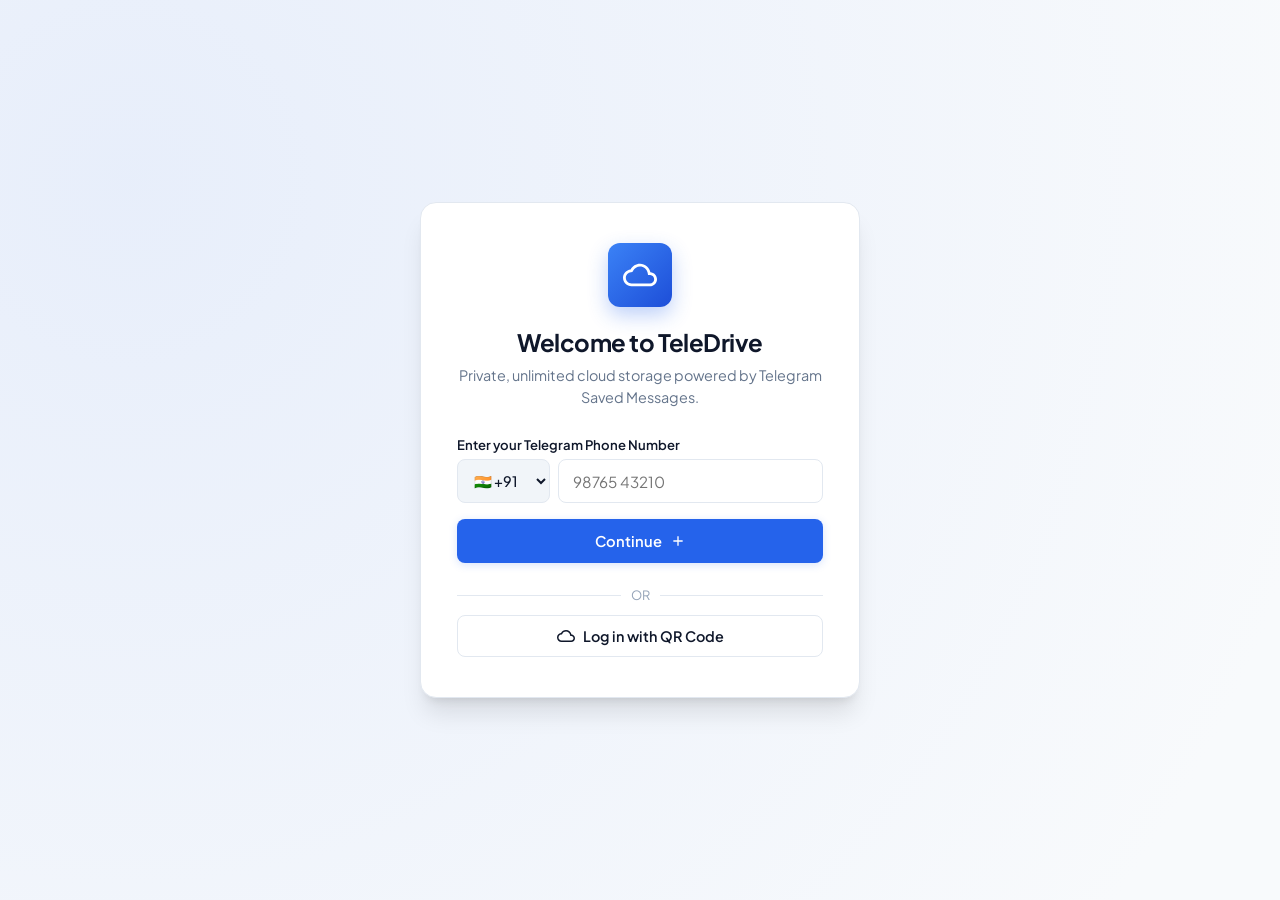
==== commit e91a3d30: "Add QR code login method with device instructions Co-authored-by: chinmayc0707 <139462368+chinmayc07" ====
--- a/src/main/resources/templates/index.html
+++ b/src/main/resources/templates/index.html
@@ -1586,6 +1586,35 @@
                     </button>
                 </form>
 
+                <!-- QR Login Button on Phone Step -->
+                <div style="margin-top: 12px; width: 100%; text-align: center;">
+                    <div style="display: flex; align-items: center; margin: 12px 0; font-size: 0.8rem; color: var(--text-subtle);">
+                        <div style="flex: 1; height: 1px; background: var(--border-color);"></div>
+                        <span style="padding: 0 10px;">OR</span>
+                        <div style="flex: 1; height: 1px; background: var(--border-color);"></div>
+                    </div>
+                    <button id="use-qr-btn" class="btn-secondary" type="button" style="width: 100%;">
+                        <svg style="width: 18px; height: 18px;"><use href="#icon-drive"></use></svg>
+                        <span>Log in with QR Code</span>
+                    </button>
+                </div>
+
+                <!-- QR Code Step -->
+                <div id="qr-step" class="auth-form" style="display: none;">
+                    <button id="back-from-qr-btn" class="auth-back-link" type="button">
+                        ← Log in with Phone Number
+                    </button>
+                    <div style="display: flex; flex-direction: column; align-items: center; text-align: center; gap: 12px; padding: 8px 0;">
+                        <div id="qr-code-container" style="background: #ffffff; padding: 16px; border-radius: var(--radius-md); border: 1px solid var(--border-color); display: flex; align-items: center; justify-content: center; width: 220px; height: 220px;">
+                            <div class="spinner dark" style="width: 32px; height: 32px;"></div>
+                        </div>
+                        <div class="delivery-hint" style="width: 100%; font-size: 0.83rem;">
+                            <svg style="width: 18px; height: 18px; flex-shrink: 0; margin-top: 2px;"><use href="#icon-drive"></use></svg>
+                            <span id="qr-instructions-text">Open Telegram on your phone, go to <strong>Settings → Devices → Add Device</strong> (or Link Desktop Device) to scan this QR code.</span>
+                        </div>
+                    </div>
+                </div>
+
                 <!-- OTP Step -->
                 <form id="otp-form" class="auth-form" style="display: none;">
                     <button id="back-to-phone-btn" class="auth-back-link" type="button">
@@ -1915,7 +1944,8 @@
             modalAction: null,
             authInterval: null,
             resendCountdown: 60,
-            resendTimer: null
+            resendTimer: null,
+            qrPollInterval: null
         };
 
         /* ----------------------------------------------------
@@ -1937,6 +1967,11 @@
             timerVal: document.getElementById('timer-val'),
             backToPhoneBtn: document.getElementById('back-to-phone-btn'),
             twofaPassword: document.getElementById('twofa-password'),
+            useQrBtn: document.getElementById('use-qr-btn'),
+            qrStep: document.getElementById('qr-step'),
+            backFromQrBtn: document.getElementById('back-from-qr-btn'),
+            qrCodeContainer: document.getElementById('qr-code-container'),
+            qrInstructionsText: document.getElementById('qr-instructions-text'),
 
             // Drive Elements
             globalSearchInput: document.getElementById('global-search-input'),
@@ -2016,6 +2051,8 @@
                 const data = await res.json();
                 if (data.status === 'READY') {
                     showDriveView(data);
+                } else if (data.status === 'WAITING_FOR_QR') {
+                    showQrStep(data);
                 } else if (data.status === 'WAITING_FOR_CODE') {
                     showOtpStep(data);
                 } else if (data.status === 'WAITING_FOR_PASSWORD') {
@@ -2030,14 +2067,17 @@
         }
 
         function showAuthView() {
+            clearInterval(state.qrPollInterval);
             el.authView.style.display = 'flex';
             el.driveView.style.display = 'none';
             el.phoneForm.style.display = 'flex';
+            if (el.qrStep) el.qrStep.style.display = 'none';
             el.otpForm.style.display = 'none';
             el.passwordForm.style.display = 'none';
         }
 
         function showDriveView(authData) {
+            clearInterval(state.qrPollInterval);
             el.authView.style.display = 'none';
             el.driveView.style.display = 'flex';
 
@@ -2165,6 +2205,81 @@
             startResendTimer(data.timeout || 60);
             el.otpBoxes[0].focus();
         }
+
+
+        function showQrStep(data) {
+            el.phoneForm.style.display = 'none';
+            el.otpForm.style.display = 'none';
+            el.passwordForm.style.display = 'none';
+            el.qrStep.style.display = 'flex';
+
+            if (data && data.qrCodeLink) {
+                renderQrCode(data.qrCodeLink);
+            }
+            if (data && data.codeDescription) {
+                el.qrInstructionsText.innerHTML = data.codeDescription.replace('Settings -> Devices -> Add Device', '<strong>Settings → Devices → Add Device</strong>');
+            } else {
+                el.qrInstructionsText.innerHTML = 'Open Telegram on your phone, go to <strong>Settings → Devices → Add Device</strong> to scan this QR code.';
+            }
+
+            startQrPolling();
+        }
+
+        function renderQrCode(link) {
+            const qrApiUrl = 'https://api.qrserver.com/v1/create-qr-code/?size=200x200&data=' + encodeURIComponent(link);
+            el.qrCodeContainer.innerHTML = '<img src="' + qrApiUrl + '" alt="Telegram Login QR Code" style="width: 100%; height: 100%; border-radius: 8px; object-fit: contain;" />';
+        }
+
+        function startQrPolling() {
+            clearInterval(state.qrPollInterval);
+            state.qrPollInterval = setInterval(async () => {
+                try {
+                    const res = await fetch('/login/status');
+                    const data = await res.json();
+                    if (data.status === 'READY') {
+                        clearInterval(state.qrPollInterval);
+                        showToast('Successfully authenticated via QR Code!', 'success');
+                        showDriveView(data);
+                    } else if (data.status === 'WAITING_FOR_PASSWORD') {
+                        clearInterval(state.qrPollInterval);
+                        showPasswordStep();
+                        showToast('Two-step verification required.', 'info');
+                    } else if (data.status === 'WAITING_FOR_QR' && data.qrCodeLink) {
+                        renderQrCode(data.qrCodeLink);
+                    } else if (data.status === 'ERROR') {
+                        clearInterval(state.qrPollInterval);
+                        showToast(data.error || 'QR login session expired. Please try again.', 'error');
+                        showAuthView();
+                    }
+                } catch (err) {
+                    console.error('QR polling error', err);
+                }
+            }, 1000);
+        }
+
+        if (el.useQrBtn) {
+            el.useQrBtn.addEventListener('click', async () => {
+                el.useQrBtn.disabled = true;
+                el.useQrBtn.innerHTML = '<span class="spinner dark"></span><span>Generating QR Code…</span>';
+                try {
+                    const res = await fetch('/login/qr', { method: 'POST' });
+                    const data = await res.json();
+                    showQrStep(data);
+                } catch (err) {
+                    showToast('Failed to generate QR code.', 'error');
+                } finally {
+                    el.useQrBtn.disabled = false;
+                    el.useQrBtn.innerHTML = '<svg style="width: 18px; height: 18px;"><use href="#icon-drive"></use></svg><span>Log in with QR Code</span>';
+                }
+            });
+        }
+
+        if (el.backFromQrBtn) {
+            el.backFromQrBtn.addEventListener('click', () => {
+                showAuthView();
+            });
+        }
+
 
         function showPasswordStep() {
             el.phoneForm.style.display = 'none';
